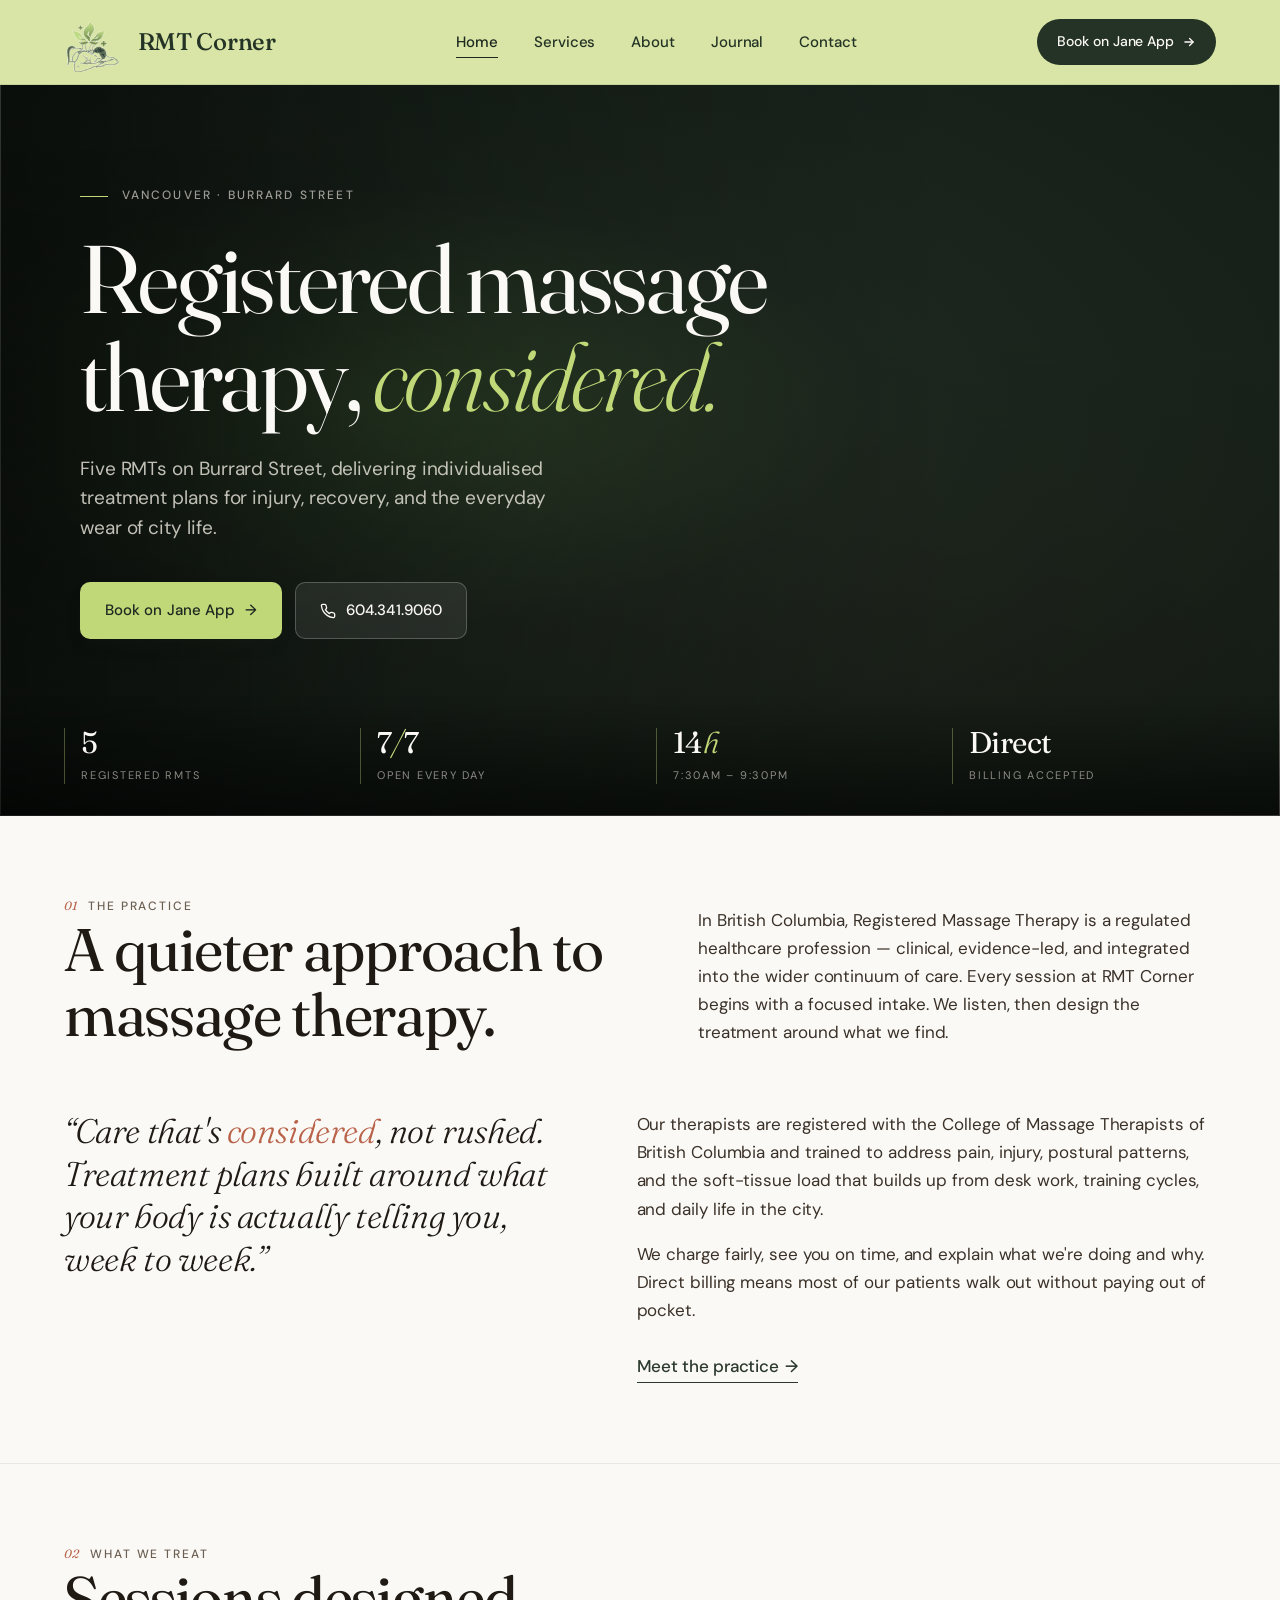
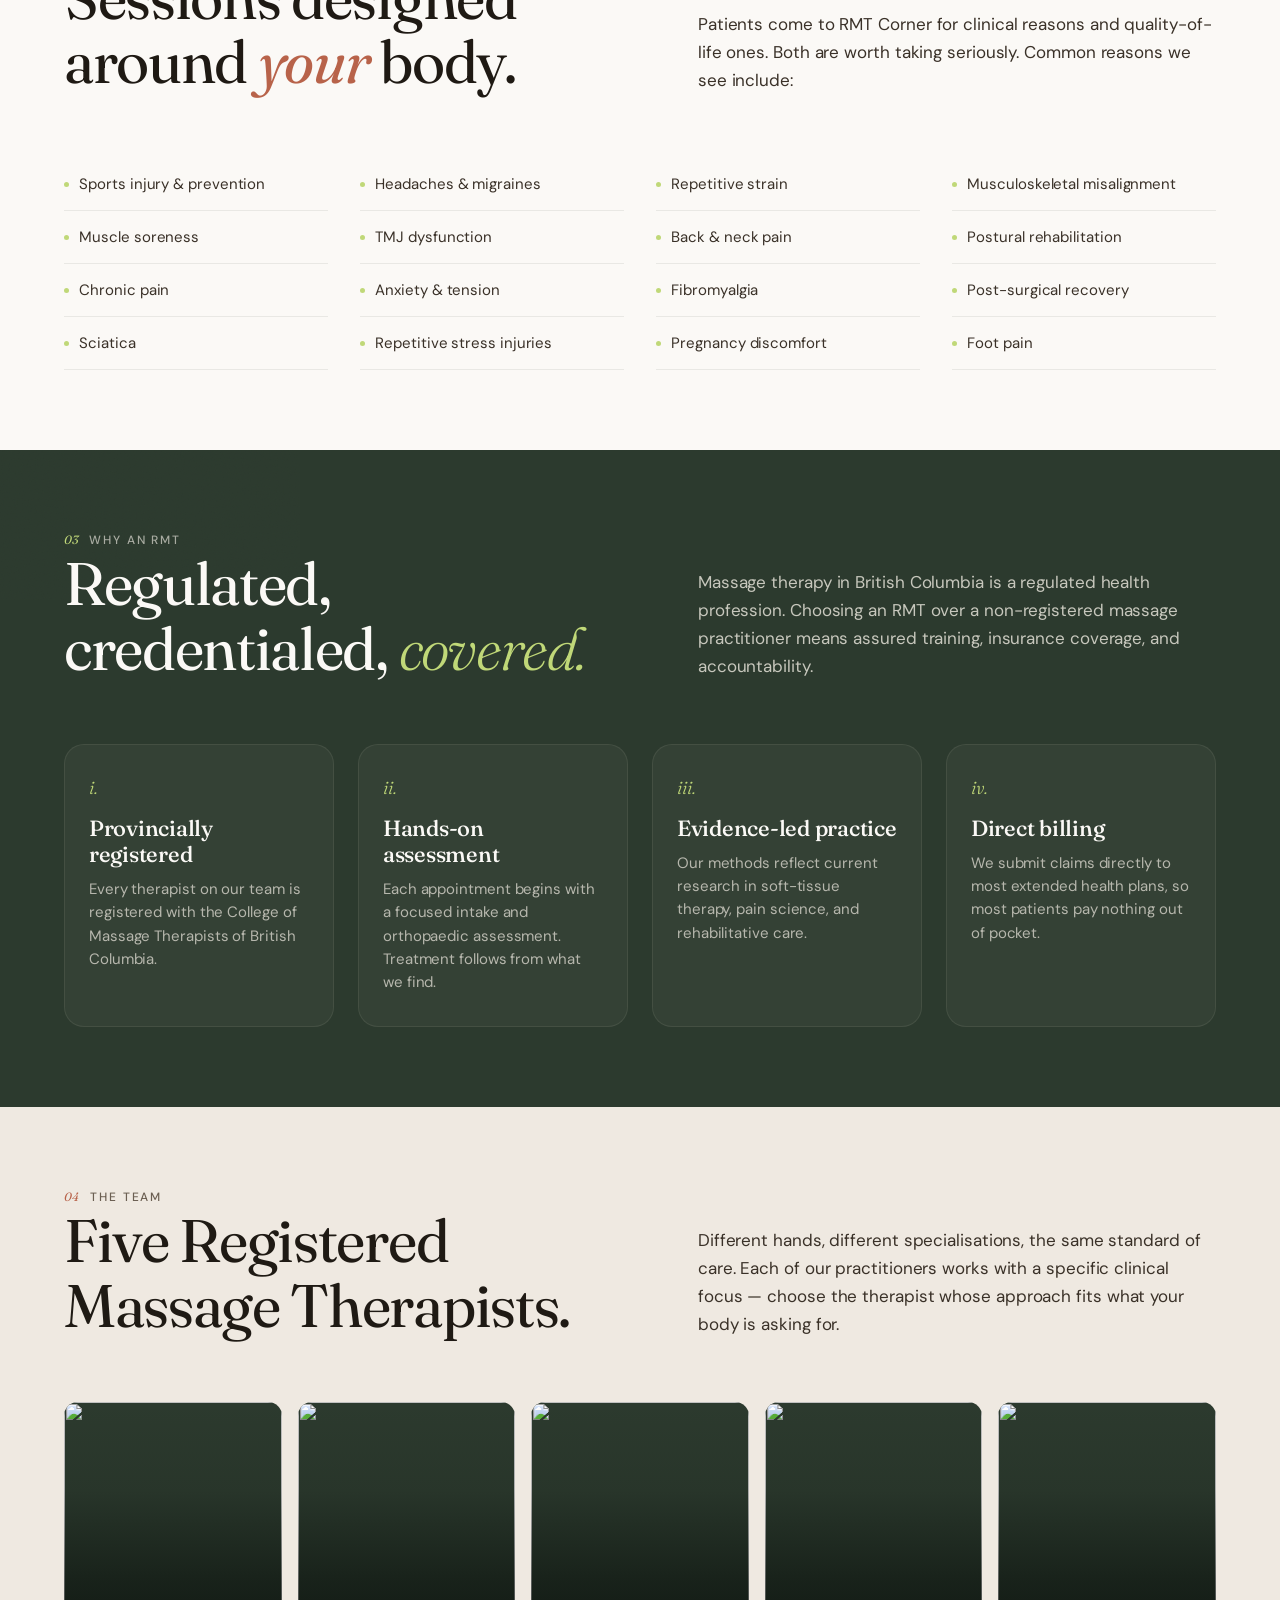
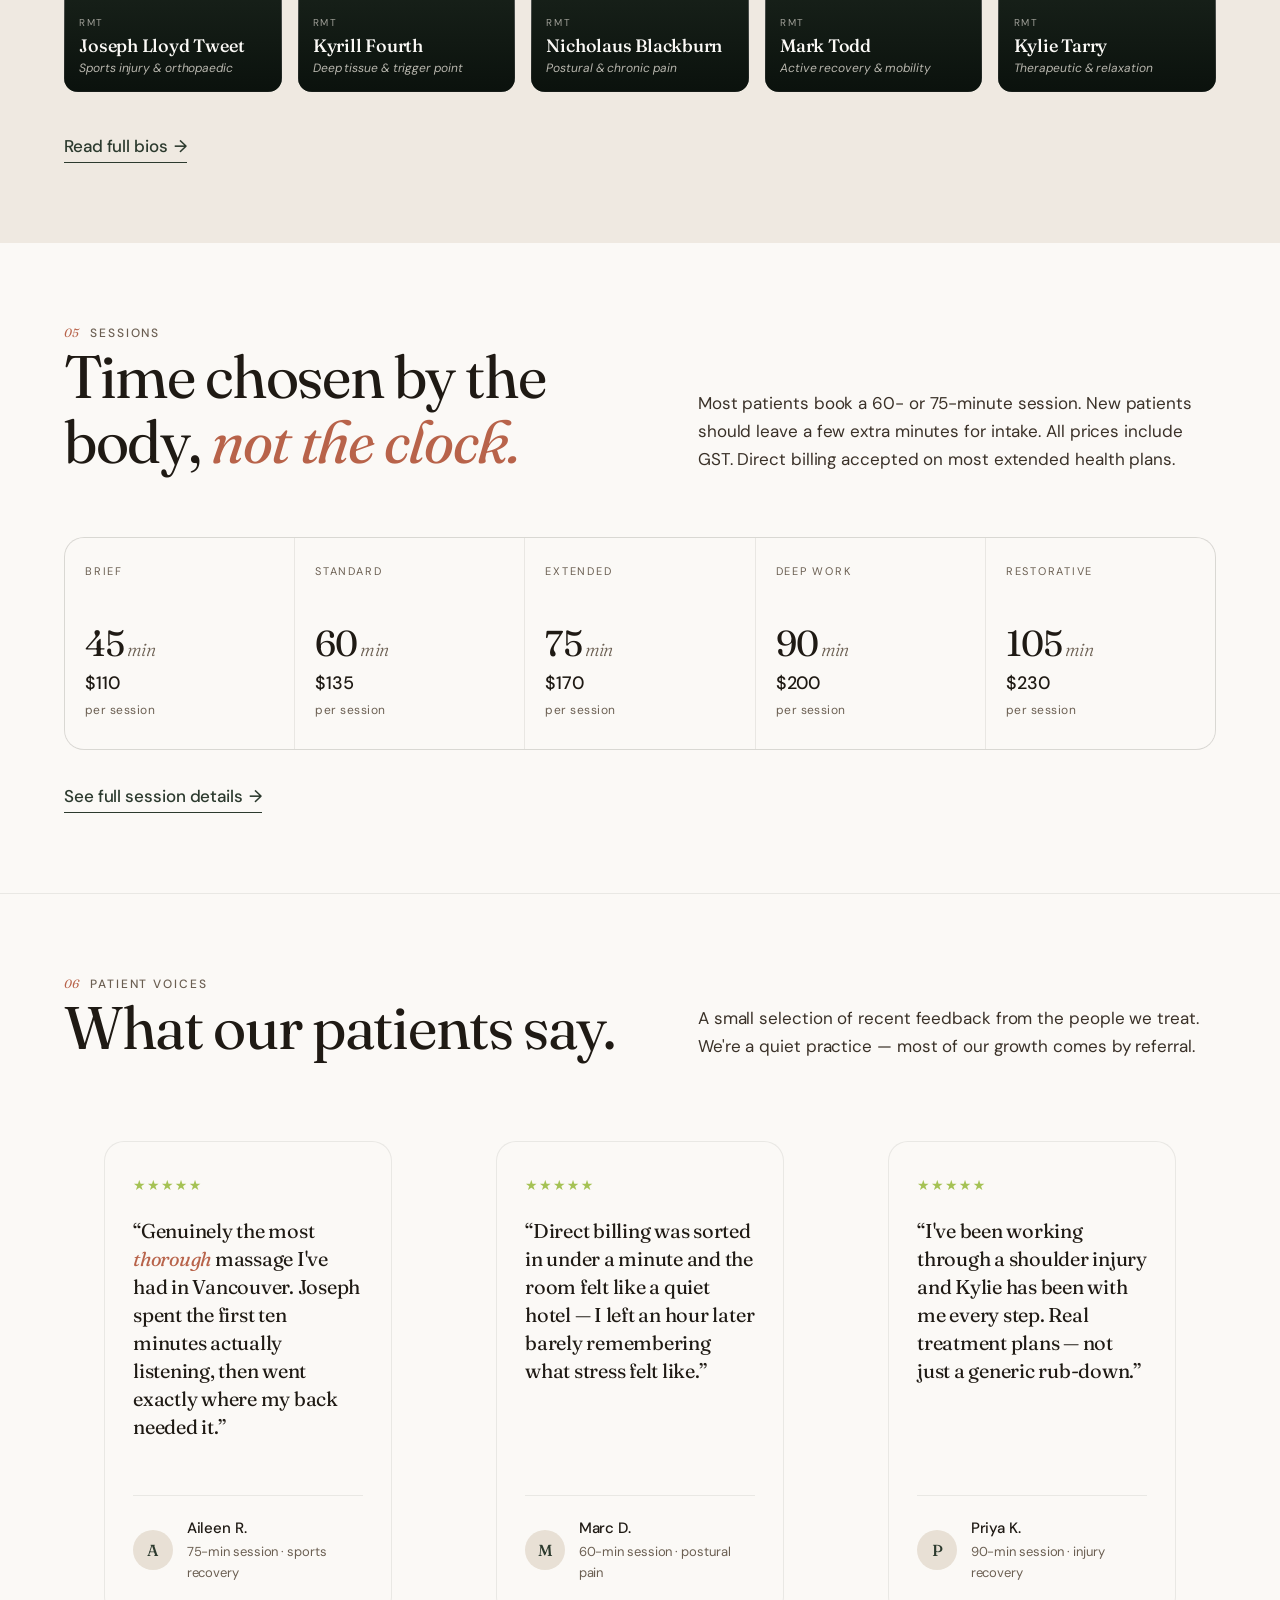
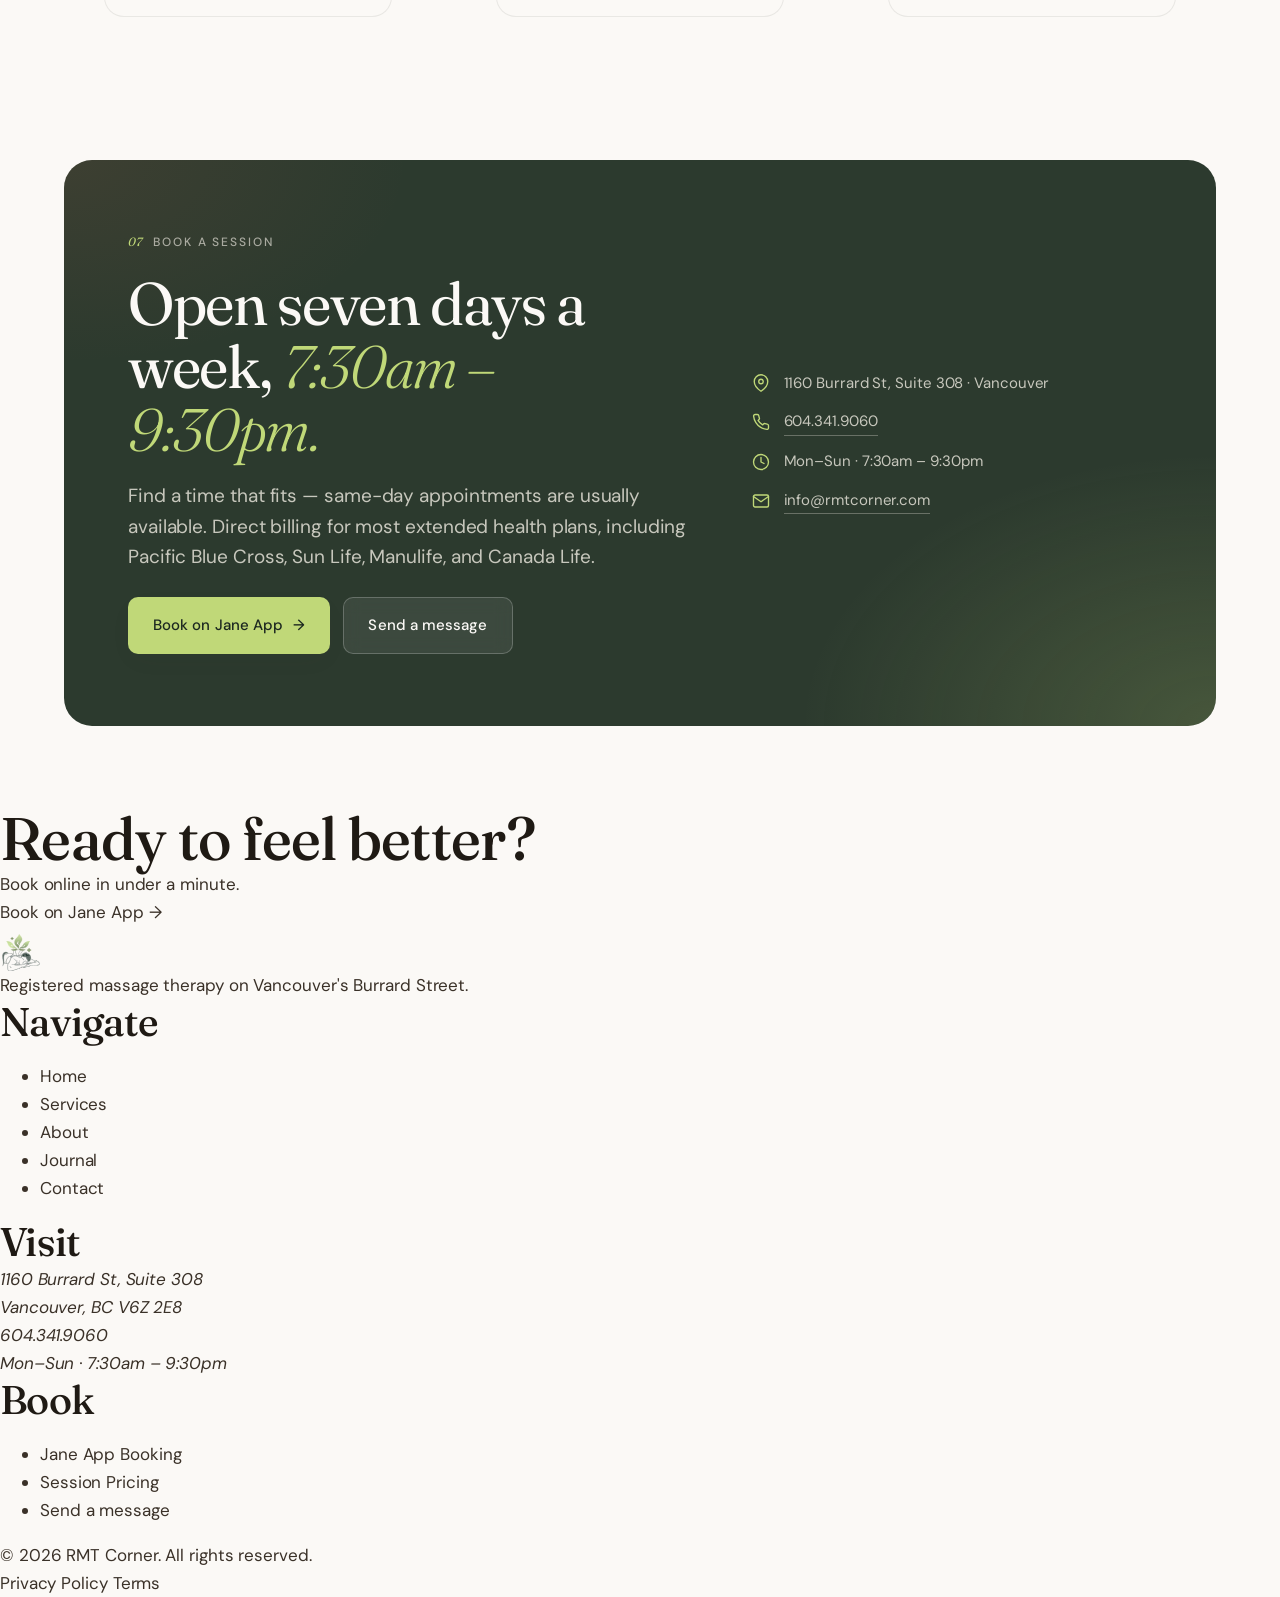
==== index.html @ 3a5db809 "Initial commit: RMT Corner clinic website Static HTML/CSS site for RMT Corner, a Vancouver-based RMT" ====
<!doctype html>
<html lang="en">
<head>
  <meta charset="utf-8" />
  <meta name="viewport" content="width=device-width, initial-scale=1" />
  <meta name="theme-color" content="#2C3A2E" />

  <title>RMT Corner — Registered Massage Therapy on Burrard Street, Vancouver</title>
  <meta name="description" content="Five Registered Massage Therapists on Burrard Street, Vancouver. Considered, individualized treatment. Open seven days a week, 7:30am – 9:30pm. Direct billing." />
  <link rel="canonical" href="https://rmtcorner.com/" />

  <meta property="og:type" content="website" />
  <meta property="og:title" content="RMT Corner — Registered Massage Therapy, Vancouver" />
  <meta property="og:description" content="Five RMTs on Burrard Street. Considered, individualized treatment, seven days a week." />
  <meta property="og:url" content="https://rmtcorner.com/" />
  <meta property="og:image" content="https://rmtcorner.com/og-image.jpg" />
  <meta name="twitter:card" content="summary_large_image" />
  <meta name="twitter:title" content="RMT Corner — Registered Massage Therapy, Vancouver" />
  <meta name="twitter:description" content="Five RMTs on Burrard Street. Considered, individualized treatment." />

  <link rel="icon" href="/assets/logo.svg" type="image/svg+xml" />
  <link rel="preconnect" href="https://fonts.googleapis.com" />
  <link rel="preconnect" href="https://fonts.gstatic.com" crossorigin />
  <link rel="stylesheet" href="/styles.css" />
  <script src="https://cdn.tailwindcss.com"></script>
  <script defer src="https://unpkg.com/alpinejs@3.x.x/dist/cdn.min.js"></script>

  <script type="application/ld+json">
  {
    "@context": "https://schema.org",
    "@type": "LocalBusiness",
    "@id": "https://rmtcorner.com/#business",
    "name": "RMT Corner",
    "image": "https://rmtcorner.com/og-image.jpg",
    "url": "https://rmtcorner.com/",
    "telephone": "+1-604-341-9060",
    "email": "info@rmtcorner.com",
    "address": {
      "@type": "PostalAddress",
      "streetAddress": "1160 Burrard Street, Suite 308",
      "addressLocality": "Vancouver",
      "addressRegion": "BC",
      "postalCode": "V6Z 2E8",
      "addressCountry": "CA"
    },
    "openingHoursSpecification": [{
      "@type": "OpeningHoursSpecification",
      "dayOfWeek": ["Monday","Tuesday","Wednesday","Thursday","Friday","Saturday","Sunday"],
      "opens": "07:30", "closes": "21:30"
    }],
    "priceRange": "$$"
  }
  </script>
</head>
<body>
  <a href="#main" class="skip-link">Skip to main content</a>

  <!-- ===================== SHARED NAV ===================== -->
  <header
    x-data="{ open: false, scrolled: false }"
    x-init="window.addEventListener('scroll', () => scrolled = window.scrollY > 24, { passive: true })"
    :data-scrolled="scrolled.toString()"
    :class="{ 'menu-open': open }"
    class="site-nav"
  >
    <div class="nav-inner">
      <a href="/" class="nav-brand" aria-label="RMT Corner — Home">
        <img src="/assets/logo.svg" alt="" width="56" height="56" />
        <span class="nav-wordmark">RMT Corner</span>
      </a>

      <nav class="nav-links" aria-label="Primary">
        <a href="/" aria-current="page">Home</a>
        <a href="/services">Services</a>
        <a href="/about">About</a>
        <a href="/blog">Journal</a>
        <a href="/contact">Contact</a>
      </nav>

      <a href="https://rmtcorner.janeapp.com/" target="_blank" rel="noopener" class="nav-cta">Book on Jane App
        <svg width="14" height="14" viewBox="0 0 24 24" fill="none" stroke="currentColor" stroke-width="2.2" stroke-linecap="round" stroke-linejoin="round" aria-hidden="true"><path d="M5 12h14"/><path d="m13 6 6 6-6 6"/></svg>
      </a>

      <button @click="open = !open" :aria-expanded="open" aria-controls="mobile-menu" class="nav-burger" aria-label="Open menu">
        <span></span><span></span><span></span>
      </button>
    </div>

    <div id="mobile-menu" x-show="open" x-cloak x-transition class="nav-mobile">
      <a href="/" aria-current="page">Home</a>
      <a href="/services">Services</a>
      <a href="/about">About</a>
      <a href="/blog">Journal</a>
      <a href="/contact">Contact</a>
      <a href="https://rmtcorner.janeapp.com/" target="_blank" rel="noopener" class="nav-cta-mobile">Book on Jane App</a>
    </div>
  </header>

  <main id="main">

    <!-- ============================================================
         HERO
         ============================================================ -->
    <section class="hero" aria-labelledby="hero-title">
      <!-- Editorial hero photograph — Toa Heftiba on Unsplash -->
      <img class="hero-bg"
           src="https://images.unsplash.com/photo-1519823551278-64ac92734fb1?w=1920&q=80&auto=format&fit=crop"
           alt="" aria-hidden="true"
           width="1920" height="1280"
           fetchpriority="high">
      <div class="hero-wash" aria-hidden="true"></div>
      <svg class="hero-grain" aria-hidden="true" preserveAspectRatio="none">
        <filter id="grain"><feTurbulence type="fractalNoise" baseFrequency="0.85" numOctaves="2" stitchTiles="stitch"/></filter>
        <rect width="100%" height="100%" filter="url(#grain)"/>
      </svg>
      <div class="hero-vignette" aria-hidden="true"></div>

      <div class="hero-content">
        <p class="hero-eyebrow reveal" data-delay="1">
          <span class="pip" aria-hidden="true"></span>
          Vancouver · Burrard Street
        </p>
        <h1 id="hero-title" class="hero-title reveal" data-delay="2">
          Registered massage therapy, <em>considered.</em>
        </h1>
        <p class="hero-sub reveal" data-delay="3">
          Five RMTs on Burrard Street, delivering individualised treatment plans for injury, recovery, and the everyday wear of city life.
        </p>
        <div class="hero-actions reveal" data-delay="4">
          <a href="https://rmtcorner.janeapp.com/" target="_blank" rel="noopener" class="btn btn-leaf">
            Book on Jane App
            <span class="arrow" aria-hidden="true">→</span>
          </a>
          <a href="tel:+16043419060" class="btn btn-ghost-light">
            <svg width="16" height="16" viewBox="0 0 24 24" fill="none" stroke="currentColor" stroke-width="2" stroke-linecap="round" stroke-linejoin="round" aria-hidden="true"><path d="M22 16.92v3a2 2 0 0 1-2.18 2 19.79 19.79 0 0 1-8.63-3.07 19.5 19.5 0 0 1-6-6 19.79 19.79 0 0 1-3.07-8.67A2 2 0 0 1 4.11 2h3a2 2 0 0 1 2 1.72 12.84 12.84 0 0 0 .7 2.81 2 2 0 0 1-.45 2.11L8.09 9.91a16 16 0 0 0 6 6l1.27-1.27a2 2 0 0 1 2.11-.45 12.84 12.84 0 0 0 2.81.7A2 2 0 0 1 22 16.92z"/></svg>
            604.341.9060
          </a>
        </div>
      </div>

      <!-- Trust bar embedded inside hero -->
      <div class="hero-trust">
        <div class="hero-trust-inner">
          <div class="hero-trust-item">
            <span class="num">5</span>
            <span class="lbl">Registered RMTs</span>
          </div>
          <div class="hero-trust-item">
            <span class="num">7<em>/</em>7</span>
            <span class="lbl">Open every day</span>
          </div>
          <div class="hero-trust-item">
            <span class="num">14<em>h</em></span>
            <span class="lbl">7:30am – 9:30pm</span>
          </div>
          <div class="hero-trust-item">
            <span class="num">Direct</span>
            <span class="lbl">Billing accepted</span>
          </div>
        </div>
      </div>
    </section>

    <!-- ============================================================
         01 — PRACTICE INTRO  (replaces "What is RMT?")
         ============================================================ -->
    <section class="section">
      <div class="container">
        <div class="section-head--split">
          <div>
            <p class="eyebrow"><span class="num">01</span> The Practice</p>
            <h2>A quieter approach to massage therapy.</h2>
          </div>
          <div>
            <p class="deck">
              In British Columbia, Registered Massage Therapy is a regulated healthcare profession — clinical, evidence-led, and integrated into the wider continuum of care. Every session at RMT Corner begins with a focused intake. We listen, then design the treatment around what we find.
            </p>
          </div>
        </div>

        <div class="practice">
          <p class="quote">
            “Care that's <em>considered</em>, not rushed. Treatment plans built around what your body is actually telling you, week to week.”
          </p>
          <div>
            <p>
              Our therapists are registered with the College of Massage Therapists of British Columbia and trained to address pain, injury, postural patterns, and the soft-tissue load that builds up from desk work, training cycles, and daily life in the city.
            </p>
            <p>
              We charge fairly, see you on time, and explain what we're doing and why. Direct billing means most of our patients walk out without paying out of pocket.
            </p>
            <p style="margin-top:1.75rem">
              <a href="/about" class="link-arrow">Meet the practice <span class="arrow" aria-hidden="true">→</span></a>
            </p>
          </div>
        </div>
      </div>
    </section>

    <div class="divider"></div>

    <!-- ============================================================
         02 — CONDITIONS WE TREAT
         ============================================================ -->
    <section class="section">
      <div class="container">
        <div class="section-head--split">
          <div>
            <p class="eyebrow"><span class="num">02</span> What We Treat</p>
            <h2>Sessions designed around <em class="italic-accent">your</em> body.</h2>
          </div>
          <div>
            <p class="deck">
              Patients come to RMT Corner for clinical reasons and quality-of-life ones. Both are worth taking seriously. Common reasons we see include:
            </p>
          </div>
        </div>

        <ul class="conditions">
          <li>Sports injury &amp; prevention</li>
          <li>Headaches &amp; migraines</li>
          <li>Repetitive strain</li>
          <li>Musculoskeletal misalignment</li>
          <li>Muscle soreness</li>
          <li>TMJ dysfunction</li>
          <li>Back &amp; neck pain</li>
          <li>Postural rehabilitation</li>
          <li>Chronic pain</li>
          <li>Anxiety &amp; tension</li>
          <li>Fibromyalgia</li>
          <li>Post-surgical recovery</li>
          <li>Sciatica</li>
          <li>Repetitive stress injuries</li>
          <li>Pregnancy discomfort</li>
          <li>Foot pain</li>
        </ul>
      </div>
    </section>

    <!-- ============================================================
         03 — WHY AN RMT IN BC  (4 pillars, dark editorial block)
         ============================================================ -->
    <section class="section section-dark" aria-labelledby="why-title">
      <svg class="grain" aria-hidden="true" preserveAspectRatio="none">
        <filter id="grain2"><feTurbulence type="fractalNoise" baseFrequency="0.85" numOctaves="2"/></filter>
        <rect width="100%" height="100%" filter="url(#grain2)"/>
      </svg>
      <div class="container">
        <div class="section-head--split">
          <div>
            <p class="eyebrow eyebrow--on-dark"><span class="num">03</span> Why an RMT</p>
            <h2 id="why-title" style="color:var(--bone-50)">Regulated, credentialed, <em class="italic-accent--leaf" style="font-style:italic;font-weight:300">covered.</em></h2>
          </div>
          <div>
            <p class="deck" style="color:rgba(244,239,230,0.78)">
              Massage therapy in British Columbia is a regulated health profession. Choosing an RMT over a non-registered massage practitioner means assured training, insurance coverage, and accountability.
            </p>
          </div>
        </div>

        <div class="pillars">
          <div class="pillar">
            <span class="num">i.</span>
            <h3>Provincially registered</h3>
            <p>Every therapist on our team is registered with the College of Massage Therapists of British Columbia.</p>
          </div>
          <div class="pillar">
            <span class="num">ii.</span>
            <h3>Hands-on assessment</h3>
            <p>Each appointment begins with a focused intake and orthopaedic assessment. Treatment follows from what we find.</p>
          </div>
          <div class="pillar">
            <span class="num">iii.</span>
            <h3>Evidence-led practice</h3>
            <p>Our methods reflect current research in soft-tissue therapy, pain science, and rehabilitative care.</p>
          </div>
          <div class="pillar">
            <span class="num">iv.</span>
            <h3>Direct billing</h3>
            <p>We submit claims directly to most extended health plans, so most patients pay nothing out of pocket.</p>
          </div>
        </div>
      </div>
    </section>

    <!-- ============================================================
         04 — THERAPISTS PREVIEW
         ============================================================ -->
    <section class="section section-sand">
      <div class="container">
        <div class="section-head--split">
          <div>
            <p class="eyebrow"><span class="num">04</span> The Team</p>
            <h2>Five Registered Massage Therapists.</h2>
          </div>
          <div>
            <p class="deck">
              Different hands, different specialisations, the same standard of care. Each of our practitioners works with a specific clinical focus — choose the therapist whose approach fits what your body is asking for.
            </p>
          </div>
        </div>

        <div class="therapists-grid">

          <a href="/about#joseph" class="therapist" aria-label="Joseph Lloyd Tweet, Registered Massage Therapist">
            <img class="photo" alt="" aria-hidden="true" loading="lazy"
                 width="900" height="1200"
                 src="https://images.unsplash.com/photo-1512290746430-3ffb4fab31bc?w=900&q=80&auto=format&fit=crop">
            <div class="scrim" aria-hidden="true"></div>
            <div class="meta">
              <p class="role">RMT</p>
              <h3 class="name">Joseph Lloyd Tweet</h3>
              <p class="focus">Sports injury &amp; orthopaedic</p>
            </div>
          </a>

          <a href="/about#kyrill" class="therapist" aria-label="Kyrill Fourth, Registered Massage Therapist">
            <img class="photo" alt="" aria-hidden="true" loading="lazy"
                 width="900" height="1200"
                 src="https://images.unsplash.com/photo-1697534538975-cc0254e908fd?w=900&q=80&auto=format&fit=crop">
            <div class="scrim" aria-hidden="true"></div>
            <div class="meta">
              <p class="role">RMT</p>
              <h3 class="name">Kyrill Fourth</h3>
              <p class="focus">Deep tissue &amp; trigger point</p>
            </div>
          </a>

          <a href="/about#nicholaus" class="therapist" aria-label="Nicholaus Blackburn, Registered Massage Therapist">
            <img class="photo" alt="" aria-hidden="true" loading="lazy"
                 width="900" height="1200"
                 src="https://images.unsplash.com/photo-1635352558665-0b01650e9b84?w=900&q=80&auto=format&fit=crop">
            <div class="scrim" aria-hidden="true"></div>
            <div class="meta">
              <p class="role">RMT</p>
              <h3 class="name">Nicholaus Blackburn</h3>
              <p class="focus">Postural &amp; chronic pain</p>
            </div>
          </a>

          <a href="/about#mark" class="therapist" aria-label="Mark Todd, Registered Massage Therapist">
            <img class="photo" alt="" aria-hidden="true" loading="lazy"
                 width="900" height="1200"
                 src="https://images.unsplash.com/photo-1512867957657-38dbae50a35b?w=900&q=80&auto=format&fit=crop">
            <div class="scrim" aria-hidden="true"></div>
            <div class="meta">
              <p class="role">RMT</p>
              <h3 class="name">Mark Todd</h3>
              <p class="focus">Active recovery &amp; mobility</p>
            </div>
          </a>

          <a href="/about#kylie" class="therapist" aria-label="Kylie Tarry, Registered Massage Therapist">
            <img class="photo" alt="" aria-hidden="true" loading="lazy"
                 width="900" height="1200"
                 src="https://images.unsplash.com/photo-1515377905703-c4788e51af15?w=900&q=80&auto=format&fit=crop">
            <div class="scrim" aria-hidden="true"></div>
            <div class="meta">
              <p class="role">RMT</p>
              <h3 class="name">Kylie Tarry</h3>
              <p class="focus">Therapeutic &amp; relaxation</p>
            </div>
          </a>

        </div>

        <p style="margin-top:2.5rem">
          <a href="/about" class="link-arrow">Read full bios <span class="arrow" aria-hidden="true">→</span></a>
        </p>
        <!-- [CLIENT TO PROVIDE] real headshots will replace the gradient placeholders. -->
      </div>
    </section>

    <!-- ============================================================
         05 — SESSIONS / PRICING SNAPSHOT
         ============================================================ -->
    <section class="section">
      <div class="container">
        <div class="section-head--split">
          <div>
            <p class="eyebrow"><span class="num">05</span> Sessions</p>
            <h2>Time chosen by the body, <em class="italic-accent">not the clock.</em></h2>
          </div>
          <div>
            <p class="deck">
              Most patients book a 60- or 75-minute session. New patients should leave a few extra minutes for intake. All prices include GST. Direct billing accepted on most extended health plans.
            </p>
          </div>
        </div>

        <div class="sessions" role="list">
          <div class="session" role="listitem">
            <p class="duration">Brief</p>
            <p class="min">45<span class="unit">min</span></p>
            <p class="price">$110<small>per session</small></p>
          </div>
          <div class="session" role="listitem">
            <p class="duration">Standard</p>
            <p class="min">60<span class="unit">min</span></p>
            <p class="price">$135<small>per session</small></p>
          </div>
          <div class="session" role="listitem">
            <p class="duration">Extended</p>
            <p class="min">75<span class="unit">min</span></p>
            <p class="price">$170<small>per session</small></p>
          </div>
          <div class="session" role="listitem">
            <p class="duration">Deep work</p>
            <p class="min">90<span class="unit">min</span></p>
            <p class="price">$200<small>per session</small></p>
          </div>
          <div class="session" role="listitem">
            <p class="duration">Restorative</p>
            <p class="min">105<span class="unit">min</span></p>
            <p class="price">$230<small>per session</small></p>
          </div>
        </div>

        <p style="margin-top:2rem">
          <a href="/services" class="link-arrow">See full session details <span class="arrow" aria-hidden="true">→</span></a>
        </p>
      </div>
    </section>

    <div class="divider"></div>

    <!-- ============================================================
         06 — TESTIMONIALS  (placeholders, marked for client)
         ============================================================ -->
    <section class="section">
      <div class="container">
        <div class="section-head--split">
          <div>
            <p class="eyebrow"><span class="num">06</span> Patient Voices</p>
            <h2>What our patients say.</h2>
          </div>
          <div>
            <p class="deck">
              A small selection of recent feedback from the people we treat. We're a quiet practice — most of our growth comes by referral.
            </p>
          </div>
        </div>

        <!-- [CLIENT TO PROVIDE] — replace placeholder testimonials with real Google or Jane App reviews. -->
        <div style="display:grid; grid-template-columns:1fr; gap:1.25rem;" class="testimonials-grid">
          <figure class="testimonial">
            <p class="stars" aria-label="5 out of 5 stars">★★★★★</p>
            <blockquote>“Genuinely the most <em>thorough</em> massage I've had in Vancouver. Joseph spent the first ten minutes actually listening, then went exactly where my back needed it.”</blockquote>
            <figcaption>
              <span class="avatar" aria-hidden="true">A</span>
              <div>
                <div class="who">Aileen R.</div>
                <div class="ctx">75-min session · sports recovery</div>
              </div>
            </figcaption>
          </figure>
          <figure class="testimonial">
            <p class="stars" aria-label="5 out of 5 stars">★★★★★</p>
            <blockquote>“Direct billing was sorted in under a minute and the room felt like a quiet hotel — I left an hour later barely remembering what stress felt like.”</blockquote>
            <figcaption>
              <span class="avatar" aria-hidden="true">M</span>
              <div>
                <div class="who">Marc D.</div>
                <div class="ctx">60-min session · postural pain</div>
              </div>
            </figcaption>
          </figure>
          <figure class="testimonial">
            <p class="stars" aria-label="5 out of 5 stars">★★★★★</p>
            <blockquote>“I've been working through a shoulder injury and Kylie has been with me every step. Real treatment plans — not just a generic rub-down.”</blockquote>
            <figcaption>
              <span class="avatar" aria-hidden="true">P</span>
              <div>
                <div class="who">Priya K.</div>
                <div class="ctx">90-min session · injury recovery</div>
              </div>
            </figcaption>
          </figure>
        </div>
      </div>
    </section>

    <style>
      @media (min-width: 768px)  { .testimonials-grid { grid-template-columns: repeat(2, 1fr) !important; gap: 1.25rem !important; } }
      @media (min-width: 1024px) { .testimonials-grid { grid-template-columns: repeat(3, 1fr) !important; gap: 1.5rem !important; } }
    </style>

    <!-- ============================================================
         07 — BOOKING CTA
         ============================================================ -->
    <section class="section" id="booking">
      <div class="container">
        <div class="cta-block">
          <div>
            <p class="eyebrow eyebrow--on-dark" style="margin-bottom:1.25rem"><span class="num">07</span> Book a session</p>
            <h2>Open seven days a week, <em>7:30am – 9:30pm.</em></h2>
            <p class="lead lead--on-dark" style="margin-top:1.25rem; max-width:48ch;">
              Find a time that fits — same-day appointments are usually available. Direct billing for most extended health plans, including Pacific Blue Cross, Sun Life, Manulife, and Canada Life.
            </p>
            <div class="cta-actions">
              <a href="https://rmtcorner.janeapp.com/" target="_blank" rel="noopener" class="btn btn-leaf">
                Book on Jane App
                <span class="arrow" aria-hidden="true">→</span>
              </a>
              <a href="/contact" class="btn btn-ghost-light">Send a message</a>
            </div>
          </div>
          <div class="cta-meta">
            <div class="meta-row">
              <svg viewBox="0 0 24 24" fill="none" stroke="currentColor" stroke-width="1.8" stroke-linecap="round" stroke-linejoin="round" aria-hidden="true"><path d="M21 10c0 7-9 13-9 13s-9-6-9-13a9 9 0 0 1 18 0z"/><circle cx="12" cy="10" r="3"/></svg>
              1160 Burrard St, Suite 308 · Vancouver
            </div>
            <div class="meta-row">
              <svg viewBox="0 0 24 24" fill="none" stroke="currentColor" stroke-width="1.8" stroke-linecap="round" stroke-linejoin="round" aria-hidden="true"><path d="M22 16.92v3a2 2 0 0 1-2.18 2 19.79 19.79 0 0 1-8.63-3.07 19.5 19.5 0 0 1-6-6 19.79 19.79 0 0 1-3.07-8.67A2 2 0 0 1 4.11 2h3a2 2 0 0 1 2 1.72 12.84 12.84 0 0 0 .7 2.81 2 2 0 0 1-.45 2.11L8.09 9.91a16 16 0 0 0 6 6l1.27-1.27a2 2 0 0 1 2.11-.45 12.84 12.84 0 0 0 2.81.7A2 2 0 0 1 22 16.92z"/></svg>
              <a href="tel:+16043419060" style="color:inherit; border-bottom:1px solid rgba(244,239,230,0.3); padding-bottom:1px;">604.341.9060</a>
            </div>
            <div class="meta-row">
              <svg viewBox="0 0 24 24" fill="none" stroke="currentColor" stroke-width="1.8" stroke-linecap="round" stroke-linejoin="round" aria-hidden="true"><circle cx="12" cy="12" r="10"/><polyline points="12 6 12 12 16 14"/></svg>
              Mon–Sun · 7:30am – 9:30pm
            </div>
            <div class="meta-row">
              <svg viewBox="0 0 24 24" fill="none" stroke="currentColor" stroke-width="1.8" stroke-linecap="round" stroke-linejoin="round" aria-hidden="true"><path d="M4 4h16c1.1 0 2 .9 2 2v12c0 1.1-.9 2-2 2H4c-1.1 0-2-.9-2-2V6c0-1.1.9-2 2-2z"/><polyline points="22,6 12,13 2,6"/></svg>
              <a href="mailto:info@rmtcorner.com" style="color:inherit; border-bottom:1px solid rgba(244,239,230,0.3); padding-bottom:1px;">info@rmtcorner.com</a>
            </div>
          </div>
        </div>
      </div>
    </section>

  </main>

  <!-- ===================== SHARED FOOTER ===================== -->
  <footer class="bg-[#1C1F1B] text-[#A09880]">
    <div class="border-b border-white/10 py-12 px-6 md:px-12">
      <div class="max-w-7xl mx-auto flex flex-col md:flex-row items-start md:items-center justify-between gap-6">
        <div>
          <h2 class="text-white text-2xl font-semibold mb-1" style="font-family:var(--font-display); font-weight:500; letter-spacing:-0.012em;">Ready to feel better?</h2>
          <p class="text-white/50 text-sm">Book online in under a minute.</p>
        </div>
        <a href="https://rmtcorner.janeapp.com/" target="_blank" rel="noopener" class="inline-flex items-center gap-2 bg-[#C0D878] text-[#1C1F1B] font-medium px-6 py-3 rounded-lg hover:bg-[#d4e89a] transition-colors duration-200">Book on Jane App
          <span aria-hidden="true">→</span>
        </a>
      </div>
    </div>

    <div class="max-w-7xl mx-auto px-6 md:px-12 py-12 md:py-16 grid grid-cols-2 md:grid-cols-4 gap-8 md:gap-12">
      <div class="col-span-2 md:col-span-1">
        <img src="/assets/logo.svg" alt="RMT Corner" width="44" height="44" class="mb-4 brightness-0 invert opacity-80" />
        <p class="text-sm leading-relaxed mb-2">Registered massage therapy on Vancouver's Burrard Street.</p>
      </div>

      <div>
        <h3 class="text-white/90 text-xs uppercase tracking-widest mb-4">Navigate</h3>
        <ul class="space-y-2 text-sm">
          <li><a href="/" class="hover:text-white/80 transition-colors duration-200">Home</a></li>
          <li><a href="/services" class="hover:text-white/80 transition-colors duration-200">Services</a></li>
          <li><a href="/about" class="hover:text-white/80 transition-colors duration-200">About</a></li>
          <li><a href="/blog" class="hover:text-white/80 transition-colors duration-200">Journal</a></li>
          <li><a href="/contact" class="hover:text-white/80 transition-colors duration-200">Contact</a></li>
        </ul>
      </div>

      <div>
        <h3 class="text-white/90 text-xs uppercase tracking-widest mb-4">Visit</h3>
        <address class="not-italic text-sm leading-loose">
          1160 Burrard St, Suite 308<br />
          Vancouver, BC V6Z 2E8<br />
          <a href="tel:6043419060" class="hover:text-white/80 transition-colors duration-200">604.341.9060</a><br />
          Mon–Sun · 7:30am – 9:30pm
        </address>
      </div>

      <div>
        <h3 class="text-white/90 text-xs uppercase tracking-widest mb-4">Book</h3>
        <ul class="space-y-2 text-sm">
          <li><a href="https://rmtcorner.janeapp.com/" target="_blank" rel="noopener" class="hover:text-white/80 transition-colors duration-200">Jane App Booking</a></li>
          <li><a href="/services" class="hover:text-white/80 transition-colors duration-200">Session Pricing</a></li>
          <li><a href="/contact" class="hover:text-white/80 transition-colors duration-200">Send a message</a></li>
        </ul>
      </div>
    </div>

    <div class="border-t border-white/10 px-6 md:px-12 py-5">
      <div class="max-w-7xl mx-auto flex flex-col sm:flex-row justify-between items-center gap-3 text-xs text-white/30">
        <span>© 2026 RMT Corner. All rights reserved.</span>
        <div class="flex gap-6">
          <a href="/privacy" class="hover:text-white/60 transition-colors duration-200">Privacy Policy</a>
          <a href="/terms" class="hover:text-white/60 transition-colors duration-200">Terms</a>
        </div>
      </div>
    </div>
  </footer>
</body>
</html>
---- styles.css ----
/* ============================================================
   RMT Corner — Design System
   ============================================================ */

@import url('https://fonts.googleapis.com/css2?family=Fraunces:ital,opsz,wght@0,9..144,300;0,9..144,400;0,9..144,500;0,9..144,600;1,9..144,300;1,9..144,400;1,9..144,500&family=DM+Sans:opsz,wght@9..40,300;9..40,400;9..40,500;9..40,600;9..40,700&display=swap');
@import url('./design-tokens.css');

/* ---------- Reset & base ---------- */

*, *::before, *::after { box-sizing: border-box; }
html { -webkit-text-size-adjust: 100%; scroll-behavior: smooth; }

body {
  margin: 0;
  background: var(--bg-page);
  color: var(--text-body);
  font-family: var(--font-body);
  font-size: var(--fs-body);
  font-weight: 400;
  line-height: 1.65;
  letter-spacing: -0.005em;
  -webkit-font-smoothing: antialiased;
  -moz-osx-font-smoothing: grayscale;
  text-rendering: optimizeLegibility;
}

img, svg, picture, video { max-width: 100%; height: auto; display: block; }
a { color: inherit; text-decoration: none; }
button { font-family: inherit; cursor: pointer; }
[x-cloak] { display: none !important; }

::selection { background: var(--leaf-500); color: var(--forest-900); }

/* ---------- Skip link ---------- */
.skip-link {
  position: absolute; left: -9999px; top: 0;
  background: var(--forest-700); color: var(--bone-50);
  padding: 0.85rem 1.25rem; font-weight: 500; z-index: 100;
  border-radius: 0 0 var(--r-sm) 0;
}
.skip-link:focus { left: 0; }

/* ---------- Layout primitives ---------- */
.container {
  width: 100%;
  max-width: var(--container);
  margin-inline: auto;
  padding-inline: var(--gutter);
}
@media (min-width: 768px) {
  .container { padding-inline: var(--gutter-md); }
}
@media (min-width: 1280px) {
  .container { padding-inline: var(--gutter-lg); }
}

.section {
  padding-block: var(--section-py);
}
@media (min-width: 768px) {
  .section { padding-block: var(--section-py-md); }
}
@media (min-width: 1024px) {
  .section { padding-block: var(--section-py-lg); }
}

/* ---------- Typography ---------- */
.eyebrow {
  font-family: var(--font-body);
  font-size: var(--fs-eyebrow);
  font-weight: 500;
  letter-spacing: 0.16em;
  text-transform: uppercase;
  color: var(--text-secondary);
}
.eyebrow--on-dark { color: var(--text-on-dark-muted); }
.eyebrow .num {
  font-family: var(--font-display);
  font-style: italic;
  font-weight: 400;
  letter-spacing: 0;
  margin-right: 0.5em;
  color: var(--clay-500);
}
.eyebrow--on-dark .num { color: var(--leaf-500); }

.display, .h1, h1 {
  font-family: var(--font-display);
  font-weight: 400;
  font-size: var(--fs-h1);
  line-height: 1.05;
  letter-spacing: -0.025em;
  color: var(--text-primary);
  margin: 0;
}
.display { font-size: var(--fs-display); }

.h2, h2 {
  font-family: var(--font-display);
  font-weight: 400;
  font-size: var(--fs-h2);
  line-height: 1.08;
  letter-spacing: -0.022em;
  color: var(--text-primary);
  margin: 0;
}
.h3, h3 {
  font-family: var(--font-display);
  font-weight: 500;
  font-size: var(--fs-h3);
  line-height: 1.15;
  letter-spacing: -0.018em;
  color: var(--text-primary);
  margin: 0;
}
.h4, h4 {
  font-family: var(--font-display);
  font-weight: 500;
  font-size: var(--fs-h4);
  line-height: 1.2;
  letter-spacing: -0.012em;
  color: var(--text-primary);
  margin: 0;
}
.h5, h5 {
  font-family: var(--font-body);
  font-size: var(--fs-h5);
  font-weight: 500;
  line-height: 1.3;
  letter-spacing: -0.005em;
  color: var(--text-primary);
  margin: 0;
}

.lead {
  font-size: var(--fs-body-lg);
  line-height: 1.6;
  color: var(--text-body);
  max-width: 60ch;
}
.lead--on-dark { color: rgba(244, 239, 230, 0.78); }

.italic-accent {
  font-style: italic;
  font-weight: 400;
  color: var(--clay-500);
}
.italic-accent--leaf { color: var(--leaf-500); }

.muted-on-dark { color: var(--text-on-dark-muted); }

p { margin: 0; }
p + p { margin-top: 1em; }

/* ---------- Buttons (4 states each) ---------- */
.btn {
  display: inline-flex;
  align-items: center;
  gap: 0.6rem;
  padding: 0.95rem 1.5rem;
  border-radius: var(--r-sm);
  font-size: 0.9375rem;
  font-weight: 500;
  letter-spacing: 0.005em;
  border: 1px solid transparent;
  cursor: pointer;
  transition: transform var(--dur-base) var(--ease-soft),
              background-color var(--dur-base) var(--ease-soft),
              color var(--dur-base) var(--ease-soft),
              box-shadow var(--dur-base) var(--ease-soft),
              border-color var(--dur-base) var(--ease-soft);
  user-select: none;
  white-space: nowrap;
  min-height: 44px;
}
.btn .arrow {
  transition: transform var(--dur-base) var(--ease-soft);
  display: inline-block;
}
.btn:hover .arrow { transform: translateX(3px); }

.btn-primary {
  background: var(--forest-700);
  color: var(--bone-50);
  box-shadow: var(--shadow-soft);
}
.btn-primary:hover { background: var(--forest-800); transform: translateY(-1px); box-shadow: var(--shadow-card); }
.btn-primary:focus-visible { outline: 2px solid var(--leaf-500); outline-offset: 3px; }
.btn-primary:active { transform: translateY(0); background: var(--forest-900); }

.btn-leaf {
  background: var(--leaf-500);
  color: var(--forest-900);
  box-shadow: var(--shadow-soft);
}
.btn-leaf:hover { background: var(--leaf-400); transform: translateY(-1px); box-shadow: var(--shadow-card); }
.btn-leaf:focus-visible { outline: 2px solid var(--forest-700); outline-offset: 3px; }
.btn-leaf:active { transform: translateY(0); background: var(--leaf-600); }

.btn-ghost {
  background: transparent;
  color: var(--text-primary);
  border-color: var(--border-soft);
}
.btn-ghost:hover { background: var(--bone-100); border-color: var(--ink-700); }
.btn-ghost:focus-visible { outline: 2px solid var(--forest-700); outline-offset: 3px; }
.btn-ghost:active { background: var(--bone-200); }

.btn-ghost-light {
  background: rgba(255,255,255,0.08);
  color: var(--bone-50);
  border-color: rgba(255,255,255,0.22);
  backdrop-filter: blur(8px);
}
.btn-ghost-light:hover { background: rgba(255,255,255,0.16); border-color: rgba(255,255,255,0.4); }
.btn-ghost-light:focus-visible { outline: 2px solid var(--leaf-500); outline-offset: 3px; }
.btn-ghost-light:active { background: rgba(255,255,255,0.22); }

.link-arrow {
  display: inline-flex; align-items: center; gap: 0.4rem;
  font-weight: 500;
  color: var(--forest-700);
  border-bottom: 1px solid currentColor;
  padding-bottom: 2px;
  transition: color var(--dur-base) var(--ease-soft);
}
.link-arrow .arrow { transition: transform var(--dur-base) var(--ease-soft); }
.link-arrow:hover { color: var(--clay-500); }
.link-arrow:hover .arrow { transform: translateX(3px); }
.link-arrow:focus-visible { outline: 2px solid var(--forest-700); outline-offset: 3px; border-radius: 2px; }

/* Global focus-visible safety net */
:focus-visible { outline: 2px solid var(--forest-700); outline-offset: 3px; border-radius: 4px; }

/* ============================================================
   NAV  —  solid light-leaf-green bar, persistent across pages
   ============================================================ */
.site-nav {
  position: fixed; inset-inline: 0; top: 0;
  z-index: var(--z-nav);
  background: #D8E5A6;
  border-bottom: 1px solid rgba(28, 40, 32, 0.10);
  transition: box-shadow var(--dur-base) var(--ease-soft);
}
.site-nav[data-scrolled="true"] {
  box-shadow: 0 6px 20px -10px rgba(28, 40, 32, 0.15);
}

.site-nav .nav-inner {
  display: grid;
  grid-template-columns: auto 1fr auto;
  align-items: center;
  gap: 1.25rem;
  height: 72px;
  max-width: var(--container);
  margin-inline: auto;
  padding-inline: var(--gutter);
  position: relative;
  z-index: 2;
}
@media (min-width: 768px) {
  .site-nav .nav-inner { padding-inline: var(--gutter-md); height: 84px; }
}
@media (min-width: 1280px) {
  .site-nav .nav-inner { padding-inline: var(--gutter-lg); }
}

.nav-brand {
  display: inline-flex; align-items: center; gap: 0.85rem;
  color: var(--forest-800);
}
.nav-brand img {
  width: 56px; height: 56px;
}
@media (min-width: 768px) {
  .nav-brand img { width: 60px; height: 60px; }
}
.nav-wordmark {
  font-family: var(--font-display);
  font-weight: 500;
  font-size: 1.375rem;
  letter-spacing: -0.012em;
  color: var(--forest-800);
}
@media (min-width: 768px) {
  .nav-wordmark { font-size: 1.5rem; }
}

.nav-links {
  display: none;
  gap: 2.25rem;
  justify-self: center;
}
@media (min-width: 1024px) { .nav-links { display: flex; } }
.nav-links a {
  position: relative;
  font-size: 0.9375rem;
  font-weight: 500;
  color: var(--forest-800);
  padding: 0.5rem 0;
  transition: color var(--dur-fast) var(--ease-soft);
}
.nav-links a::after {
  content: '';
  position: absolute; left: 0; bottom: 0.25rem;
  height: 1.5px; width: 0;
  background: var(--forest-800);
  transition: width var(--dur-base) var(--ease-soft);
}
.nav-links a:hover { color: var(--forest-900); }
.nav-links a:hover::after { width: 100%; }
.nav-links a[aria-current="page"] { color: var(--forest-900); }
.nav-links a[aria-current="page"]::after { width: 100%; background: var(--forest-900); }
.nav-links a:focus-visible { outline: 2px solid var(--forest-800); outline-offset: 4px; border-radius: 2px; }

.nav-cta {
  display: none;
  align-items: center;
  gap: 0.5rem;
  background: var(--forest-800);
  color: var(--bone-50);
  font-size: 0.875rem;
  font-weight: 500;
  padding: 0.7rem 1.25rem;
  border-radius: var(--r-pill);
  transition: background var(--dur-base) var(--ease-soft), transform var(--dur-base) var(--ease-soft), box-shadow var(--dur-base) var(--ease-soft);
}
@media (min-width: 1024px) { .nav-cta { display: inline-flex; } }
.nav-cta:hover { background: var(--forest-900); transform: translateY(-1px); box-shadow: 0 8px 16px -8px rgba(28, 40, 32, 0.4); }
.nav-cta:focus-visible { outline: 2px solid var(--forest-900); outline-offset: 3px; }
.nav-cta:active { transform: translateY(0); }

.nav-burger {
  display: inline-flex;
  flex-direction: column;
  justify-content: center;
  align-items: center;
  width: 44px; height: 44px;
  border: 1px solid rgba(28, 40, 32, 0.18);
  background: transparent;
  border-radius: var(--r-sm);
  gap: 4px;
  transition: background var(--dur-fast) var(--ease-soft), border-color var(--dur-fast) var(--ease-soft);
}
.nav-burger:hover { background: rgba(28, 40, 32, 0.06); border-color: rgba(28, 40, 32, 0.32); }
.nav-burger:focus-visible { outline: 2px solid var(--forest-800); outline-offset: 3px; }
.nav-burger span {
  display: block;
  width: 20px; height: 1.75px;
  background: var(--forest-800);
  transition: transform var(--dur-base) var(--ease-soft);
}
@media (min-width: 1024px) { .nav-burger { display: none; } }

.nav-mobile {
  position: fixed; inset: 0;
  background: var(--bg-page);
  padding: 6.5rem var(--gutter) 2rem;
  display: flex; flex-direction: column;
  gap: 0.5rem;
  overflow-y: auto;
  z-index: 1;
}
@media (min-width: 768px) {
  .nav-mobile { padding-top: 7.5rem; }
}
.nav-mobile a {
  font-family: var(--font-display);
  font-size: 1.75rem;
  font-weight: 400;
  letter-spacing: -0.015em;
  color: var(--text-primary);
  padding: 0.6rem 0;
  border-bottom: 1px solid var(--border-hairline);
}
.nav-mobile a[aria-current="page"] { color: var(--forest-700); font-style: italic; }
.nav-mobile .nav-cta-mobile {
  margin-top: 1.25rem;
  display: inline-flex;
  align-items: center;
  justify-content: center;
  background: var(--forest-700);
  color: var(--bone-50);
  font-family: var(--font-body);
  font-size: 0.9375rem;
  padding: 1rem 1.5rem;
  border-radius: var(--r-sm);
  border: none;
}

/* Spacer to offset fixed nav */
.nav-spacer { height: 72px; }
@media (min-width: 768px) { .nav-spacer { height: 84px; } }

/* ============================================================
   HERO
   ============================================================ */
.hero {
  position: relative;
  min-height: calc(100vh - 72px);
  min-height: calc(100dvh - 72px);
  display: flex;
  align-items: flex-end;
  overflow: hidden;
  isolation: isolate;
}
@media (min-width: 768px) {
  .hero {
    align-items: center;
    min-height: calc(100vh - 84px);
    min-height: calc(100dvh - 84px);
  }
}

/* Editorial photograph fills the hero — warm wash + grain layered on top */
.hero-bg {
  position: absolute; inset: 0; z-index: -4;
  width: 100%; height: 100%;
  object-fit: cover;
  object-position: center;
  background:
    radial-gradient(ellipse at 30% 50%, #4a6741 0%, #2C3A2E 38%, #1c2820 100%);
}
.hero-wash {
  position: absolute; inset: 0; z-index: -3; pointer-events: none;
  background:
    radial-gradient(ellipse 100% 70% at 78% 82%, rgba(184, 99, 74, 0.22), transparent 60%),
    rgba(44, 58, 46, 0.42);
  mix-blend-mode: multiply;
}
.hero-grain {
  position: absolute; inset: 0; z-index: -2;
  opacity: 0.07; mix-blend-mode: overlay; pointer-events: none;
}
.hero-vignette {
  position: absolute; inset: 0; z-index: -1; pointer-events: none;
  background:
    linear-gradient(to top, rgba(0,0,0,0.55), rgba(0,0,0,0.10) 45%, rgba(0,0,0,0) 70%),
    radial-gradient(ellipse 80% 60% at 50% 100%, rgba(0,0,0,0.4), transparent 70%);
}
@media (min-width: 768px) {
  .hero-vignette {
    background:
      linear-gradient(to right, rgba(0,0,0,0.55) 0%, rgba(0,0,0,0.20) 45%, rgba(0,0,0,0) 75%),
      radial-gradient(ellipse 60% 80% at 0% 50%, rgba(0,0,0,0.35), transparent 70%);
  }
}

.hero-content {
  position: relative; z-index: 1;
  width: 100%;
  max-width: var(--container);
  margin-inline: auto;
  padding: 5rem 1.5rem 9rem;
  color: var(--bone-50);
}
@media (min-width: 768px) {
  .hero-content { padding: 7rem 2.5rem 8rem; }
}
@media (min-width: 1280px) {
  .hero-content { padding: 8rem 4rem 8rem; }
}

.hero-eyebrow {
  display: inline-flex;
  align-items: center;
  gap: 0.85rem;
  font-size: var(--fs-eyebrow);
  font-weight: 500;
  letter-spacing: 0.18em;
  text-transform: uppercase;
  color: rgba(244, 239, 230, 0.62);
  margin-bottom: 1.5rem;
}
.hero-eyebrow .pip {
  width: 28px; height: 1px; background: var(--leaf-500);
}
.hero-eyebrow em {
  font-family: var(--font-display);
  font-style: italic;
  font-size: 1rem;
  letter-spacing: 0;
  text-transform: none;
  color: var(--leaf-500);
}

.hero-title {
  font-family: var(--font-display);
  font-weight: 400;
  font-size: clamp(2.75rem, 1.6rem + 5.5vw, 6rem);
  line-height: 1.02;
  letter-spacing: -0.028em;
  color: var(--bone-50);
  max-width: 16ch;
  margin: 0 0 1.75rem;
}
.hero-title em {
  font-style: italic;
  font-weight: 300;
  color: var(--leaf-500);
}

.hero-sub {
  font-size: var(--fs-body-lg);
  line-height: 1.55;
  color: rgba(244, 239, 230, 0.78);
  max-width: 38ch;
  margin: 0 0 2.5rem;
}

.hero-actions {
  display: flex;
  flex-wrap: wrap;
  gap: 0.85rem;
  align-items: center;
}

.hero-trust {
  position: absolute;
  inset-inline: 0; bottom: 0;
  z-index: 2;
  background: linear-gradient(to top, rgba(0,0,0,0.55), rgba(0,0,0,0));
  padding: 1.5rem;
}
@media (min-width: 768px) {
  .hero-trust { padding: 1.75rem 2.5rem; }
}
@media (min-width: 1280px) {
  .hero-trust { padding: 2rem 4rem; }
}
.hero-trust-inner {
  max-width: var(--container);
  margin-inline: auto;
  display: grid;
  grid-template-columns: repeat(2, minmax(0, 1fr));
  gap: 1.25rem 2rem;
}
@media (min-width: 640px)  { .hero-trust-inner { grid-template-columns: repeat(4, minmax(0, 1fr)); } }
.hero-trust-item {
  display: flex; flex-direction: column;
  border-left: 1px solid rgba(192, 216, 120, 0.35);
  padding-left: 1rem;
}
.hero-trust-item .num {
  font-family: var(--font-display);
  font-size: 1.875rem;
  font-weight: 400;
  color: var(--bone-50);
  line-height: 1;
  letter-spacing: -0.02em;
}
.hero-trust-item .num em { font-style: italic; color: var(--leaf-500); font-weight: 300; }
.hero-trust-item .lbl {
  font-size: 0.6875rem;
  letter-spacing: 0.16em;
  text-transform: uppercase;
  color: rgba(244, 239, 230, 0.55);
  margin-top: 0.5rem;
}

/* ============================================================
   SECTION PRIMITIVES
   ============================================================ */
.section-head {
  display: grid;
  gap: 1rem;
  margin-bottom: 2.5rem;
  max-width: 56ch;
}
@media (min-width: 1024px) {
  .section-head { margin-bottom: 3.5rem; }
}

.section-head .eyebrow { margin: 0; }
.section-head h2 { margin: 0; }
.section-head .deck {
  font-size: var(--fs-body-lg);
  color: var(--text-body);
  line-height: 1.55;
  margin: 0;
  max-width: 52ch;
}

.section-head--split {
  display: grid;
  gap: 1rem 4rem;
  max-width: none;
  margin-bottom: 3rem;
}
@media (min-width: 1024px) {
  .section-head--split {
    grid-template-columns: minmax(0, 1.1fr) minmax(0, 1fr);
    align-items: end;
    margin-bottom: 4rem;
  }
}

/* Forest dark section */
.section-dark {
  background: var(--bg-forest);
  color: var(--text-on-dark);
  position: relative;
  overflow: hidden;
}
.section-dark .eyebrow { color: var(--text-on-dark-muted); }
.section-dark h2, .section-dark h3, .section-dark h4 { color: var(--text-on-dark); }
.section-dark .deck { color: rgba(244, 239, 230, 0.78); }
.section-dark .grain {
  position: absolute; inset: 0;
  opacity: 0.05; mix-blend-mode: overlay;
  pointer-events: none;
}

/* Sand-elevated section */
.section-sand {
  background: var(--bg-sand);
}

/* ============================================================
   CARDS
   ============================================================ */
.card {
  background: var(--bone-50);
  border: 1px solid var(--border-hairline);
  border-radius: var(--r-lg);
  padding: 1.75rem;
  transition: transform var(--dur-base) var(--ease-soft),
              box-shadow var(--dur-base) var(--ease-soft);
}
.card--elevated { box-shadow: var(--shadow-soft); }
.card:hover { transform: translateY(-2px); box-shadow: var(--shadow-card); }

.card-icon {
  width: 48px; height: 48px;
  display: inline-flex; align-items: center; justify-content: center;
  border-radius: var(--r-md);
  background: var(--bone-200);
  color: var(--forest-700);
  margin-bottom: 1.25rem;
}
.card-icon svg { width: 24px; height: 24px; }

/* ============================================================
   CONDITIONS LIST (what we treat)
   ============================================================ */
.conditions {
  display: grid;
  grid-template-columns: repeat(2, minmax(0,1fr));
  column-gap: 2rem;
  row-gap: 0;
  list-style: none;
  margin: 0; padding: 0;
}
@media (min-width: 768px)  { .conditions { grid-template-columns: repeat(3, minmax(0,1fr)); } }
@media (min-width: 1024px) { .conditions { grid-template-columns: repeat(4, minmax(0,1fr)); } }
.conditions li {
  display: flex; align-items: baseline; gap: 0.65rem;
  padding: 0.85rem 0;
  border-bottom: 1px solid var(--border-hairline);
  font-size: 0.9375rem;
  color: var(--text-body);
}
.conditions li::before {
  content: '';
  width: 5px; height: 5px;
  border-radius: 50%;
  background: var(--leaf-500);
  flex-shrink: 0;
  transform: translateY(-2px);
}

/* ============================================================
   PILLARS (why an RMT)
   ============================================================ */
.pillars {
  display: grid;
  gap: 1.25rem;
  grid-template-columns: 1fr;
}
@media (min-width: 640px)  { .pillars { grid-template-columns: repeat(2, 1fr); } }
@media (min-width: 1024px) { .pillars { grid-template-columns: repeat(4, 1fr); gap: 1.5rem; } }

.pillar {
  background: rgba(244, 239, 230, 0.04);
  border: 1px solid rgba(244, 239, 230, 0.08);
  border-radius: var(--r-lg);
  padding: 1.75rem 1.5rem 2rem;
  position: relative;
  transition: background var(--dur-base) var(--ease-soft), border-color var(--dur-base) var(--ease-soft), transform var(--dur-base) var(--ease-soft);
}
.pillar:hover {
  background: rgba(244, 239, 230, 0.06);
  border-color: rgba(192, 216, 120, 0.28);
  transform: translateY(-2px);
}
.pillar .num {
  font-family: var(--font-display);
  font-style: italic;
  font-weight: 300;
  font-size: 1.125rem;
  color: var(--leaf-500);
  letter-spacing: 0;
  margin-bottom: 0.75rem;
  display: block;
}
.pillar h3 {
  font-family: var(--font-display);
  font-size: 1.375rem;
  font-weight: 500;
  letter-spacing: -0.012em;
  color: var(--bone-50);
  margin: 0 0 0.65rem;
  line-height: 1.2;
}
.pillar p {
  font-size: 0.9375rem;
  line-height: 1.55;
  color: rgba(244, 239, 230, 0.68);
  margin: 0;
}

/* ============================================================
   THERAPISTS PREVIEW GRID (asymmetric)
   ============================================================ */
.therapists-grid {
  display: grid;
  gap: 0.85rem;
  grid-template-columns: repeat(2, 1fr);
}
@media (min-width: 640px)  { .therapists-grid { grid-template-columns: repeat(3, 1fr); gap: 1rem; } }
@media (min-width: 1024px) { .therapists-grid { grid-template-columns: repeat(5, 1fr); gap: 1rem; } }

.therapist {
  position: relative;
  border-radius: var(--r-md);
  overflow: hidden;
  background: var(--forest-700);
  aspect-ratio: 3 / 4;
  isolation: isolate;
  cursor: pointer;
  transition: transform var(--dur-base) var(--ease-soft), box-shadow var(--dur-base) var(--ease-soft);
}
.therapist:hover { transform: translateY(-2px); box-shadow: var(--shadow-card); }
.therapist .photo {
  position: absolute; inset: 0;
  width: 100%; height: 100%;
  object-fit: cover;
  z-index: -2;
  transition: transform 700ms var(--ease-soft);
}
.therapist:hover .photo { transform: scale(1.04); }
.therapist .scrim {
  position: absolute; inset: 0; z-index: -1;
  background:
    linear-gradient(to top, rgba(8, 14, 10, 0.92) 0%, rgba(8, 14, 10, 0.55) 38%, rgba(8, 14, 10, 0.10) 70%, rgba(8, 14, 10, 0) 100%);
}
.therapist .meta {
  position: absolute; left: 0; right: 0; bottom: 0;
  padding: 0.85rem 0.95rem 1rem;
  color: var(--bone-50);
}
.therapist .meta .role {
  font-size: 0.625rem;
  letter-spacing: 0.16em;
  text-transform: uppercase;
  color: rgba(244, 239, 230, 0.62);
  margin-bottom: 0.25rem;
}
.therapist .meta .name {
  font-family: var(--font-display);
  font-weight: 500;
  font-size: 1.125rem;
  letter-spacing: -0.012em;
  line-height: 1.15;
  margin: 0 0 0.2rem;
  color: var(--bone-50);
}
.therapist .meta .focus {
  font-size: 0.75rem;
  color: rgba(244, 239, 230, 0.74);
  font-style: italic;
  line-height: 1.35;
}

/* Override the inline initials to be proportional to the smaller card */
.therapist .photo span {
  font-size: 3.5rem !important;
}

/* ============================================================
   SESSIONS / PRICING SNAPSHOT
   ============================================================ */
.sessions {
  display: grid;
  grid-template-columns: 1fr;
  gap: 1px;
  background: var(--border-hairline);
  border: 1px solid var(--border-hairline);
  border-radius: var(--r-lg);
  overflow: hidden;
}
@media (min-width: 640px)  { .sessions { grid-template-columns: repeat(2, 1fr); } }
@media (min-width: 1024px) { .sessions { grid-template-columns: repeat(5, 1fr); } }
.session {
  background: var(--bone-50);
  padding: 1.5rem 1.25rem 1.75rem;
  text-align: left;
  display: flex; flex-direction: column;
  transition: background var(--dur-base) var(--ease-soft);
  position: relative;
}
.session:hover { background: var(--bone-100); }
.session .duration {
  font-size: 0.6875rem;
  letter-spacing: 0.16em;
  text-transform: uppercase;
  color: var(--text-secondary);
  margin-bottom: 0.5rem;
}
.session .min {
  font-family: var(--font-display);
  font-size: 2.25rem;
  font-weight: 400;
  letter-spacing: -0.022em;
  line-height: 1;
  margin-bottom: 0.5rem;
  color: var(--text-primary);
}
.session .min .unit {
  font-style: italic;
  font-weight: 300;
  font-size: 1.125rem;
  color: var(--text-secondary);
  margin-left: 0.15em;
}
.session .price {
  margin-top: auto;
  font-family: var(--font-body);
  font-feature-settings: "tnum" 1;
  font-size: 1.125rem;
  font-weight: 500;
  color: var(--text-primary);
}
.session .price small {
  display: block;
  font-weight: 400;
  font-size: 0.75rem;
  color: var(--text-secondary);
  letter-spacing: 0.04em;
  margin-top: 0.2rem;
}

/* ============================================================
   TESTIMONIAL
   ============================================================ */
.testimonial {
  background: var(--bone-50);
  border: 1px solid var(--border-hairline);
  border-radius: var(--r-lg);
  padding: 2rem 1.75rem;
  display: flex; flex-direction: column;
  gap: 1.25rem;
  height: 100%;
}
.testimonial blockquote {
  margin: 0;
  font-family: var(--font-display);
  font-weight: 400;
  font-size: 1.25rem;
  line-height: 1.4;
  letter-spacing: -0.012em;
  color: var(--text-primary);
}
.testimonial blockquote em { color: var(--clay-500); }
.testimonial .stars { color: var(--leaf-600); letter-spacing: 0.1em; font-size: 0.875rem; }
.testimonial figcaption {
  display: flex; align-items: center; gap: 0.85rem;
  margin-top: auto;
  padding-top: 1.25rem;
  border-top: 1px solid var(--border-hairline);
}
.testimonial figcaption .avatar {
  width: 40px; height: 40px;
  border-radius: 50%;
  background: var(--bone-300);
  display: inline-flex; align-items: center; justify-content: center;
  font-family: var(--font-display);
  font-size: 1rem;
  color: var(--forest-700);
  font-weight: 500;
  flex-shrink: 0;
}
.testimonial figcaption .who { font-size: 0.9375rem; font-weight: 500; color: var(--text-primary); }
.testimonial figcaption .ctx { font-size: 0.8125rem; color: var(--text-secondary); }

/* ============================================================
   PRACTICE INTRO (callout)
   ============================================================ */
.practice {
  display: grid;
  gap: 2.5rem;
  grid-template-columns: 1fr;
  align-items: start;
}
@media (min-width: 1024px) {
  .practice { grid-template-columns: minmax(0, 0.85fr) minmax(0, 1fr); gap: 5rem; }
}
.practice .quote {
  font-family: var(--font-display);
  font-weight: 300;
  font-style: italic;
  font-size: clamp(1.625rem, 1.2rem + 1.4vw, 2.125rem);
  line-height: 1.25;
  color: var(--text-primary);
  letter-spacing: -0.012em;
}
.practice .quote em { color: var(--clay-500); font-style: italic; }

/* ============================================================
   BOOKING CTA SECTION
   ============================================================ */
.cta-block {
  background: var(--forest-700);
  color: var(--bone-50);
  border-radius: var(--r-xl);
  padding: 3rem 1.75rem;
  text-align: left;
  position: relative;
  overflow: hidden;
  isolation: isolate;
}
@media (min-width: 768px) { .cta-block { padding: 4rem 3rem; } }
@media (min-width: 1024px) {
  .cta-block {
    display: grid;
    grid-template-columns: minmax(0, 1.4fr) minmax(0, 1fr);
    align-items: center;
    gap: 4rem;
    padding: 4.5rem 4rem;
  }
}
.cta-block::before {
  content: '';
  position: absolute; inset: 0; z-index: -1;
  background:
    radial-gradient(ellipse 60% 80% at 100% 100%, rgba(192, 216, 120, 0.18), transparent 60%),
    radial-gradient(ellipse 50% 60% at 0% 0%, rgba(184, 99, 74, 0.12), transparent 60%);
}
.cta-block h2 {
  color: var(--bone-50);
  font-size: var(--fs-h2);
  line-height: 1.05;
}
.cta-block h2 em { color: var(--leaf-500); font-style: italic; font-weight: 300; }
.cta-block .cta-meta {
  display: flex; flex-direction: column; gap: 0.85rem;
  margin-top: 1.75rem;
}
@media (min-width: 1024px) { .cta-block .cta-meta { margin-top: 0; } }
.cta-block .meta-row {
  display: flex; align-items: center; gap: 0.85rem;
  color: rgba(244, 239, 230, 0.78);
  font-size: 0.9375rem;
}
.cta-block .meta-row svg { width: 18px; height: 18px; color: var(--leaf-500); flex-shrink: 0; }
.cta-actions { display: flex; flex-wrap: wrap; gap: 0.85rem; margin-top: 1.5rem; }

/* ============================================================
   FOOTER (pre-styled in HTML via Tailwind classes; tighten focus)
   ============================================================ */
footer a:focus-visible { outline: 2px solid var(--leaf-500); outline-offset: 3px; border-radius: 2px; }

/* ============================================================
   PAGE HERO  (compact variant for inner pages)
   ============================================================ */
.page-hero {
  position: relative;
  min-height: 52vh;
  min-height: 52dvh;
  display: flex; align-items: end;
  overflow: hidden; isolation: isolate;
  color: var(--bone-50);
}
@media (min-width: 768px) {
  .page-hero { min-height: 56vh; min-height: 56dvh; align-items: center; }
}
.page-hero-bg {
  position: absolute; inset: 0; z-index: -4;
  width: 100%; height: 100%;
  object-fit: cover;
  object-position: center;
  background:
    linear-gradient(140deg, #1c2820 0%, #2C3A2E 50%, #243325 100%);
}
.page-hero-wash {
  position: absolute; inset: 0; z-index: -3; pointer-events: none;
  background:
    radial-gradient(ellipse 100% 80% at 18% 30%, rgba(165, 194, 84, 0.10), transparent 55%),
    rgba(44, 58, 46, 0.55);
  mix-blend-mode: multiply;
}
.page-hero-grain { position: absolute; inset: 0; z-index: -2; opacity: 0.07; mix-blend-mode: overlay; pointer-events: none; }
.page-hero-vignette {
  position: absolute; inset: 0; z-index: -1; pointer-events: none;
  background: linear-gradient(to top, rgba(0,0,0,0.45), rgba(0,0,0,0.18) 55%, rgba(0,0,0,0.05) 100%);
}
.page-hero-content {
  position: relative; z-index: 1; width: 100%;
  max-width: var(--container);
  margin-inline: auto;
  padding: 5rem 1.5rem 4rem;
}
@media (min-width: 768px)  { .page-hero-content { padding: 7rem 2.5rem 5rem; } }
@media (min-width: 1280px) { .page-hero-content { padding: 8rem 4rem 5rem; } }
.page-hero-eyebrow {
  display: inline-flex; align-items: center; gap: 0.85rem;
  font-size: var(--fs-eyebrow); font-weight: 500;
  letter-spacing: 0.18em; text-transform: uppercase;
  color: rgba(244, 239, 230, 0.62);
  margin-bottom: 1.25rem;
}
.page-hero-eyebrow .pip { width: 28px; height: 1px; background: var(--leaf-500); }
.page-hero-eyebrow em {
  font-family: var(--font-display); font-style: italic;
  font-size: 1rem; letter-spacing: 0; text-transform: none; color: var(--leaf-500);
}
.page-hero-title {
  font-family: var(--font-display); font-weight: 400;
  font-size: clamp(2.25rem, 1.4rem + 4vw, 4.5rem);
  line-height: 1.04; letter-spacing: -0.025em;
  color: var(--bone-50); max-width: 18ch; margin: 0;
}
.page-hero-title em { font-style: italic; font-weight: 300; color: var(--leaf-500); }
.page-hero-deck {
  margin: 1.5rem 0 0; max-width: 52ch;
  color: rgba(244, 239, 230, 0.78); font-size: var(--fs-body-lg);
  line-height: 1.55;
}

/* breadcrumbs */
.crumbs {
  display: inline-flex; align-items: center; gap: 0.55rem;
  font-size: 0.8125rem; color: rgba(244, 239, 230, 0.55);
  margin-top: 1.75rem;
  letter-spacing: 0.04em;
}
.crumbs a { color: rgba(244, 239, 230, 0.78); border-bottom: 1px solid rgba(244, 239, 230, 0.2); padding-bottom: 1px; }
.crumbs a:hover { color: var(--leaf-500); border-bottom-color: var(--leaf-500); }
.crumbs .sep { opacity: 0.4; }

/* ============================================================
   FAQ ACCORDION
   ============================================================ */
.faq { display: flex; flex-direction: column; }
.faq-item {
  border-top: 1px solid var(--border-hairline);
}
.faq-item:last-child { border-bottom: 1px solid var(--border-hairline); }
.faq-trigger {
  width: 100%;
  display: flex; align-items: center; justify-content: space-between;
  gap: 1.5rem;
  padding: 1.4rem 0;
  background: none; border: 0;
  text-align: left;
  font-family: var(--font-display);
  font-size: 1.125rem; font-weight: 500;
  letter-spacing: -0.005em;
  color: var(--text-primary);
  cursor: pointer;
  transition: color var(--dur-fast) var(--ease-soft);
}
.faq-trigger:hover { color: var(--forest-700); }
.faq-trigger:focus-visible { outline: 2px solid var(--forest-700); outline-offset: 4px; border-radius: 2px; }
.faq-icon {
  display: inline-flex; align-items: center; justify-content: center;
  width: 28px; height: 28px;
  border-radius: 50%;
  border: 1px solid var(--border-soft);
  flex-shrink: 0;
  transition: transform var(--dur-base) var(--ease-soft), background-color var(--dur-base) var(--ease-soft), border-color var(--dur-base) var(--ease-soft);
  color: var(--text-primary);
}
.faq-item[data-open="true"] .faq-icon { transform: rotate(45deg); background: var(--forest-700); border-color: var(--forest-700); color: var(--bone-50); }
.faq-icon svg { width: 12px; height: 12px; }
.faq-panel {
  max-height: 0; overflow: hidden;
  transition: max-height var(--dur-slow) var(--ease-soft);
}
.faq-item[data-open="true"] .faq-panel { max-height: 800px; }
.faq-panel-inner {
  padding: 0 0 1.5rem;
  max-width: 70ch;
  color: var(--text-body);
  font-size: 0.9375rem;
  line-height: 1.7;
}
.faq-panel-inner p + p { margin-top: 0.85rem; }

/* ============================================================
   FORMS
   ============================================================ */
.form { display: grid; gap: 1rem; }
.field { display: grid; gap: 0.4rem; }
.field-row {
  display: grid; gap: 1rem;
  grid-template-columns: 1fr;
}
@media (min-width: 640px) { .field-row { grid-template-columns: 1fr 1fr; } }
.field label {
  font-size: 0.8125rem; font-weight: 500;
  letter-spacing: 0.04em; text-transform: uppercase;
  color: var(--text-secondary);
}
.field label .req { color: var(--clay-500); margin-left: 0.2em; }
.input, .textarea, .select {
  width: 100%;
  font-family: var(--font-body);
  font-size: 1rem;
  line-height: 1.5;
  padding: 0.85rem 1rem;
  background: var(--bone-50);
  color: var(--text-primary);
  border: 1px solid var(--border-soft);
  border-radius: var(--r-sm);
  transition: border-color var(--dur-fast) var(--ease-soft), box-shadow var(--dur-fast) var(--ease-soft);
}
.input:hover, .textarea:hover, .select:hover { border-color: var(--ink-700); }
.input:focus, .textarea:focus, .select:focus { outline: none; border-color: var(--forest-700); box-shadow: 0 0 0 3px rgba(192, 216, 120, 0.35); }
.textarea { min-height: 140px; resize: vertical; }
.field-error {
  font-size: 0.8125rem;
  color: var(--clay-500);
  margin-top: 0.25rem;
}
.field[data-invalid="true"] .input,
.field[data-invalid="true"] .textarea {
  border-color: var(--clay-500);
  box-shadow: 0 0 0 3px rgba(184, 99, 74, 0.18);
}
.form-success {
  background: rgba(192, 216, 120, 0.18);
  border: 1px solid var(--leaf-600);
  border-radius: var(--r-md);
  padding: 1rem 1.25rem;
  color: var(--forest-800);
  font-size: 0.9375rem;
}

/* ============================================================
   PROFILE CARDS  (extended therapist bios)
   ============================================================ */
.profile-grid {
  display: grid; gap: 2.5rem;
  grid-template-columns: 1fr;
}
@media (min-width: 768px)  { .profile-grid { gap: 3rem; } }
.profile {
  display: grid; gap: 1.25rem;
  grid-template-columns: 1fr;
  padding-bottom: 2.5rem;
  border-bottom: 1px solid var(--border-hairline);
}
.profile:last-child { border-bottom: 0; padding-bottom: 0; }
@media (min-width: 768px) {
  .profile { grid-template-columns: minmax(220px, 280px) 1fr; gap: 2.5rem; align-items: start; }
}
@media (min-width: 1024px) {
  .profile { grid-template-columns: minmax(260px, 320px) 1fr; gap: 3.5rem; }
}
.profile-photo {
  position: relative;
  border-radius: var(--r-lg);
  overflow: hidden;
  aspect-ratio: 4 / 5;
  background: var(--forest-700);
  isolation: isolate;
}
.profile-photo .ph {
  position: absolute; inset: 0;
  width: 100%; height: 100%;
  object-fit: cover;
  transition: transform 700ms var(--ease-soft);
}
.profile:hover .profile-photo .ph { transform: scale(1.03); }
.profile-meta .role {
  font-size: 0.75rem; letter-spacing: 0.16em; text-transform: uppercase;
  color: var(--text-secondary); margin-bottom: 0.5rem;
}
.profile-meta h3 {
  font-family: var(--font-display); font-weight: 500;
  font-size: clamp(1.625rem, 1.3rem + 1vw, 2.125rem);
  line-height: 1.1; letter-spacing: -0.012em;
  margin: 0 0 0.65rem;
}
.profile-meta .focus {
  font-style: italic; color: var(--clay-500); margin-bottom: 1.25rem;
  font-size: var(--fs-body); font-family: var(--font-display); font-weight: 400;
}
.profile-meta .bio { color: var(--text-body); margin-bottom: 1.25rem; max-width: 60ch; }
.profile-meta .bio p + p { margin-top: 0.85rem; }
.credentials {
  display: flex; flex-wrap: wrap; gap: 0.5rem;
  list-style: none; padding: 0; margin: 0 0 1.25rem;
}
.credentials li {
  font-size: 0.75rem; letter-spacing: 0.04em;
  padding: 0.35rem 0.75rem;
  background: var(--bone-200); color: var(--ink-700);
  border-radius: var(--r-pill);
  border: 1px solid var(--border-hairline);
}

/* ============================================================
   VALUES GRID (light variant)
   ============================================================ */
.values { display: grid; gap: 1.25rem; grid-template-columns: 1fr; }
@media (min-width: 640px)  { .values { grid-template-columns: repeat(2, 1fr); } }
@media (min-width: 1024px) { .values { grid-template-columns: repeat(4, 1fr); gap: 1.5rem; } }
.value {
  background: var(--bone-50);
  border: 1px solid var(--border-hairline);
  border-radius: var(--r-lg);
  padding: 1.75rem 1.5rem 2rem;
  transition: transform var(--dur-base) var(--ease-soft), box-shadow var(--dur-base) var(--ease-soft);
}
.value:hover { transform: translateY(-2px); box-shadow: var(--shadow-soft); }
.value .num {
  display: block;
  font-family: var(--font-display); font-style: italic; font-weight: 300;
  font-size: 1.125rem; color: var(--clay-500);
  margin-bottom: 0.75rem;
}
.value h3 {
  font-family: var(--font-display); font-weight: 500;
  font-size: 1.25rem; letter-spacing: -0.005em;
  margin: 0 0 0.5rem;
}
.value p { font-size: 0.9375rem; color: var(--text-body); line-height: 1.55; margin: 0; }

/* ============================================================
   BLOG CARDS
   ============================================================ */
.blog-grid {
  display: grid; gap: 1.5rem;
  grid-template-columns: 1fr;
}
@media (min-width: 640px)  { .blog-grid { grid-template-columns: repeat(2, 1fr); gap: 1.5rem; } }
@media (min-width: 1024px) { .blog-grid { grid-template-columns: repeat(3, 1fr); gap: 2rem; } }

.blog-card {
  display: flex; flex-direction: column;
  background: transparent;
  border-radius: var(--r-lg);
  overflow: hidden;
  transition: transform var(--dur-base) var(--ease-soft);
  cursor: pointer;
}
.blog-card:hover { transform: translateY(-3px); }
.blog-card .thumb {
  aspect-ratio: 16 / 11;
  border-radius: var(--r-md);
  overflow: hidden;
  margin-bottom: 1.25rem;
  background: var(--bone-200);
  position: relative;
  isolation: isolate;
}
.blog-card .thumb-art {
  position: absolute; inset: 0;
  display: grid; place-items: center;
  font-family: var(--font-display); font-style: italic;
  font-size: 3.5rem; font-weight: 300;
  color: rgba(255,255,255,0.32);
}
.blog-card .meta {
  display: flex; align-items: center; gap: 0.85rem;
  font-size: 0.75rem; letter-spacing: 0.08em; text-transform: uppercase;
  color: var(--text-secondary);
  margin-bottom: 0.5rem;
}
.blog-card .meta .cat {
  background: var(--bone-200); color: var(--forest-700);
  padding: 0.25rem 0.6rem;
  border-radius: var(--r-pill);
  font-weight: 500; letter-spacing: 0.06em;
}
.blog-card h3 {
  font-family: var(--font-display); font-weight: 500;
  font-size: 1.375rem; line-height: 1.2; letter-spacing: -0.012em;
  color: var(--text-primary);
  margin: 0 0 0.5rem;
  transition: color var(--dur-fast) var(--ease-soft);
}
.blog-card:hover h3 { color: var(--forest-700); }
.blog-card .excerpt {
  font-size: 0.9375rem; line-height: 1.55;
  color: var(--text-body); margin: 0 0 1rem;
}
.blog-card .read {
  font-size: 0.8125rem; font-weight: 500;
  color: var(--forest-700); margin-top: auto;
  display: inline-flex; align-items: center; gap: 0.4rem;
}
.blog-card .read .arrow { transition: transform var(--dur-base) var(--ease-soft); }
.blog-card:hover .read .arrow { transform: translateX(3px); }

/* Featured blog post */
.blog-featured {
  display: grid; gap: 1.5rem;
  grid-template-columns: 1fr;
  background: var(--bg-sand);
  border-radius: var(--r-xl);
  padding: 1.25rem;
  margin-bottom: 3rem;
}
@media (min-width: 768px) {
  .blog-featured { grid-template-columns: 1.1fr 1fr; gap: 2.5rem; padding: 2rem; align-items: center; }
}
@media (min-width: 1024px) { .blog-featured { gap: 3rem; padding: 2.5rem; } }
.blog-featured .thumb { aspect-ratio: 4/3; margin-bottom: 0; border-radius: var(--r-lg); }
.blog-featured h2 {
  font-family: var(--font-display); font-weight: 400;
  font-size: clamp(1.625rem, 1.2rem + 1.4vw, 2.25rem);
  line-height: 1.15; letter-spacing: -0.018em;
  margin: 0 0 0.75rem;
}
.blog-featured h2 em { color: var(--clay-500); font-style: italic; font-weight: 300; }
.blog-featured .excerpt { font-size: var(--fs-body-lg); color: var(--text-body); margin: 0 0 1.25rem; max-width: 50ch; }
.blog-featured .meta { margin-bottom: 0.75rem; }

/* Search + filter bar */
.blog-toolbar {
  display: grid; gap: 1rem;
  grid-template-columns: 1fr;
  margin-bottom: 2.5rem;
  padding-bottom: 1.5rem;
  border-bottom: 1px solid var(--border-hairline);
}
@media (min-width: 768px) {
  .blog-toolbar { grid-template-columns: 1fr auto; align-items: center; }
}
.blog-search {
  position: relative;
  display: flex; align-items: center;
}
.blog-search svg {
  position: absolute; left: 0.85rem;
  width: 16px; height: 16px;
  color: var(--text-secondary);
  pointer-events: none;
}
.blog-search .input { padding-left: 2.4rem; }
.blog-cats {
  display: flex; flex-wrap: wrap; gap: 0.5rem;
}
.blog-cat {
  font-size: 0.8125rem; font-weight: 500;
  padding: 0.5rem 0.85rem;
  background: transparent; color: var(--text-body);
  border: 1px solid var(--border-soft);
  border-radius: var(--r-pill); cursor: pointer;
  transition: background var(--dur-fast) var(--ease-soft), color var(--dur-fast) var(--ease-soft), border-color var(--dur-fast) var(--ease-soft);
}
.blog-cat:hover { border-color: var(--ink-700); }
.blog-cat[data-active="true"] {
  background: var(--forest-700); color: var(--bone-50);
  border-color: var(--forest-700);
}
.blog-cat:focus-visible { outline: 2px solid var(--forest-700); outline-offset: 3px; }

.blog-empty {
  text-align: center; padding: 3rem 1rem;
  color: var(--text-secondary);
  font-style: italic;
}

/* ============================================================
   CONTACT — info card + map
   ============================================================ */
.contact-grid {
  display: grid; gap: 2rem;
  grid-template-columns: 1fr;
}
@media (min-width: 1024px) {
  .contact-grid { grid-template-columns: minmax(0, 1fr) minmax(0, 1.1fr); gap: 4rem; }
}
.contact-card {
  background: var(--bone-50);
  border: 1px solid var(--border-hairline);
  border-radius: var(--r-lg);
  padding: 2rem 1.75rem;
}
@media (min-width: 768px) { .contact-card { padding: 2.5rem; } }

.contact-info {
  display: grid; gap: 1.25rem;
  margin-bottom: 1.5rem;
}
.contact-row {
  display: grid;
  grid-template-columns: 32px 1fr;
  gap: 1rem;
  align-items: start;
}
.contact-row .ico {
  width: 32px; height: 32px;
  display: inline-flex; align-items: center; justify-content: center;
  border-radius: 50%;
  background: var(--bone-200);
  color: var(--forest-700);
  flex-shrink: 0;
}
.contact-row .ico svg { width: 16px; height: 16px; }
.contact-row .lbl {
  font-size: 0.6875rem; letter-spacing: 0.16em; text-transform: uppercase;
  color: var(--text-secondary); margin-bottom: 0.2rem;
}
.contact-row .val { font-size: 1rem; color: var(--text-primary); }
.contact-row .val a { border-bottom: 1px solid var(--border-soft); padding-bottom: 1px; transition: border-color var(--dur-fast) var(--ease-soft); }
.contact-row .val a:hover { border-bottom-color: var(--forest-700); }

.hours-table {
  width: 100%;
  font-feature-settings: "tnum" 1;
  border-collapse: collapse;
  margin-top: 1rem;
}
.hours-table th, .hours-table td {
  text-align: left; padding: 0.6rem 0;
  border-bottom: 1px solid var(--border-hairline);
  font-size: 0.9375rem; font-weight: 400;
}
.hours-table th { color: var(--text-secondary); font-weight: 500; }
.hours-table tr:last-child th, .hours-table tr:last-child td { border-bottom: 0; }

.map {
  position: relative;
  border-radius: var(--r-lg);
  overflow: hidden;
  border: 1px solid var(--border-hairline);
  aspect-ratio: 4 / 3;
  background: var(--bone-200);
}
.map iframe { position: absolute; inset: 0; width: 100%; height: 100%; border: 0; }

/* ============================================================
   UTILITIES
   ============================================================ */
.placeholder {
  padding: 8rem var(--gutter);
  text-align: center;
  color: var(--text-secondary);
}
.divider {
  height: 1px;
  background: var(--border-hairline);
  margin: 0;
}
.sr-only {
  position: absolute;
  width: 1px; height: 1px;
  padding: 0; margin: -1px;
  overflow: hidden;
  clip: rect(0,0,0,0);
  white-space: nowrap;
  border: 0;
}

/* Reveal animation (run-once on load via :where for clean fallback) */
@media (prefers-reduced-motion: no-preference) {
  .reveal {
    opacity: 0;
    transform: translateY(12px);
    animation: reveal-up var(--dur-slow) var(--ease-soft) forwards;
  }
  .reveal[data-delay="1"] { animation-delay: 80ms; }
  .reveal[data-delay="2"] { animation-delay: 160ms; }
  .reveal[data-delay="3"] { animation-delay: 240ms; }
  .reveal[data-delay="4"] { animation-delay: 320ms; }
  .reveal[data-delay="5"] { animation-delay: 400ms; }
  @keyframes reveal-up {
    to { opacity: 1; transform: translateY(0); }
  }
}
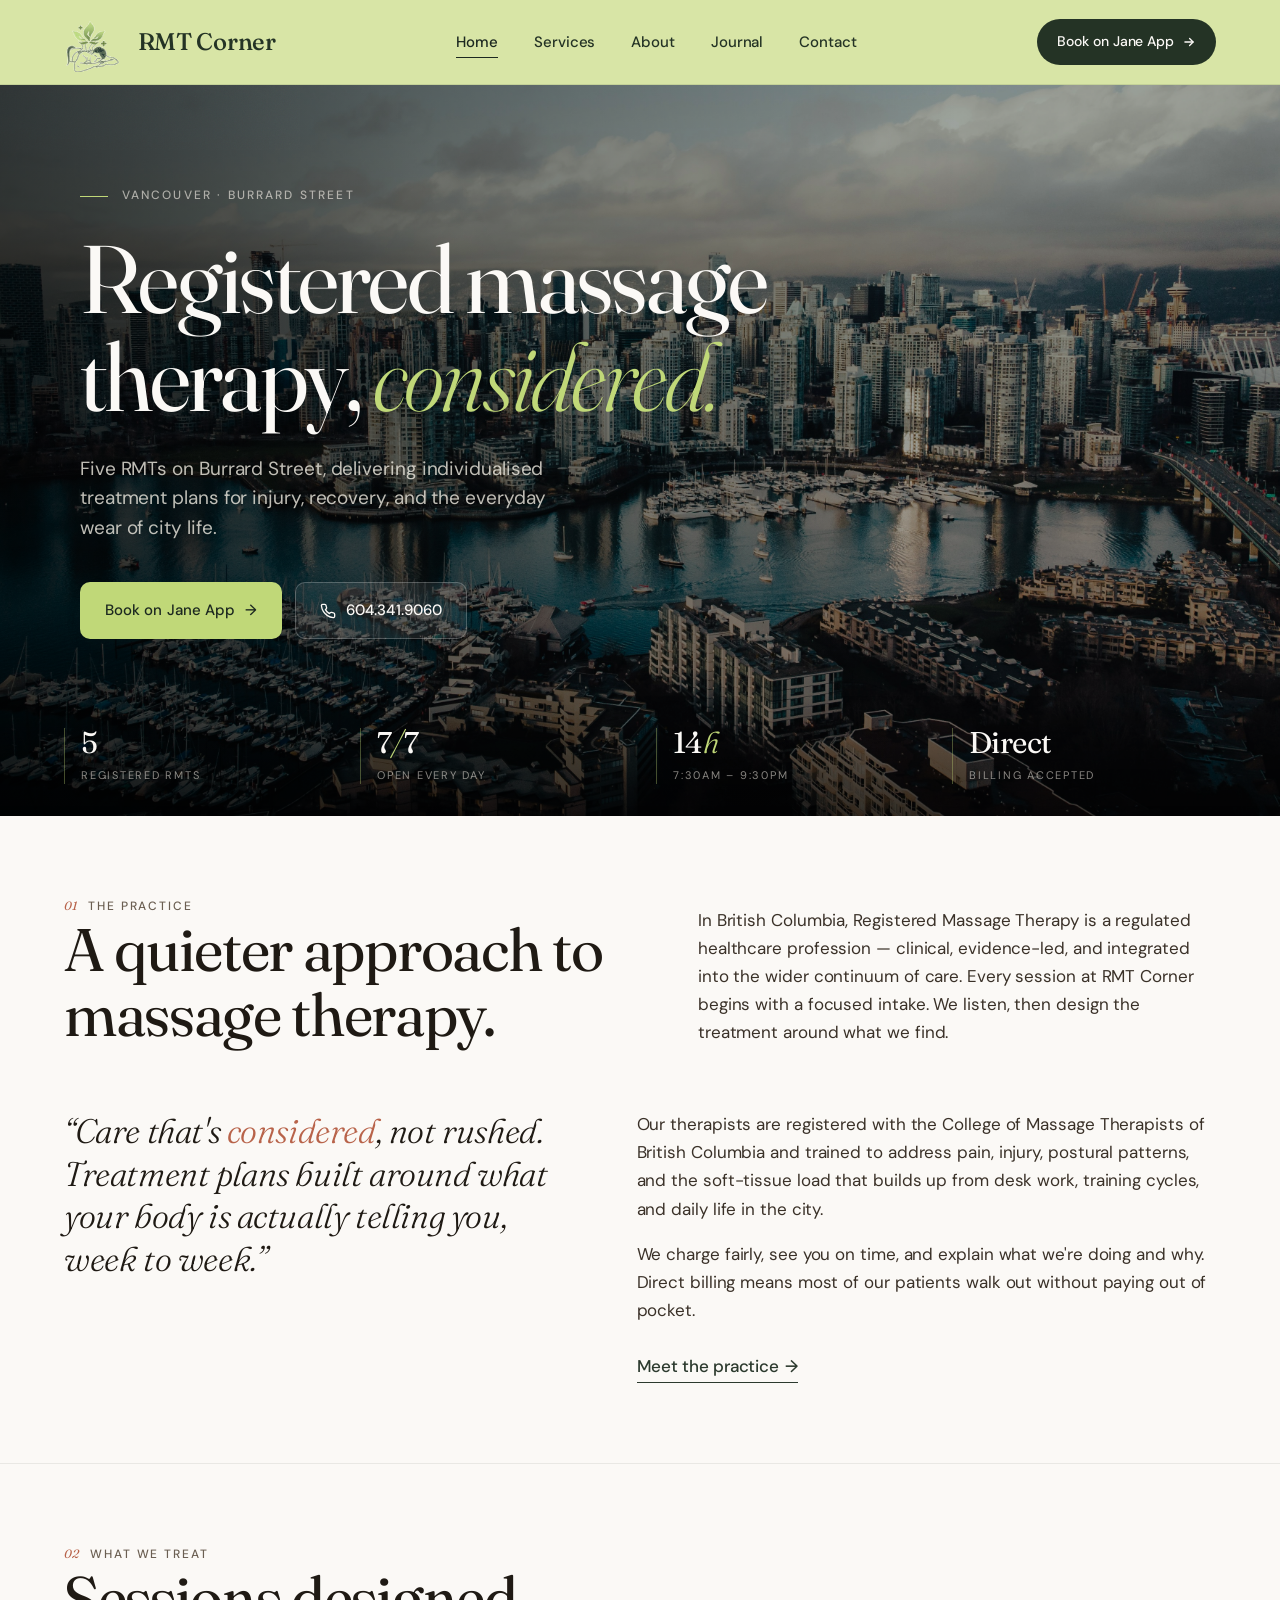
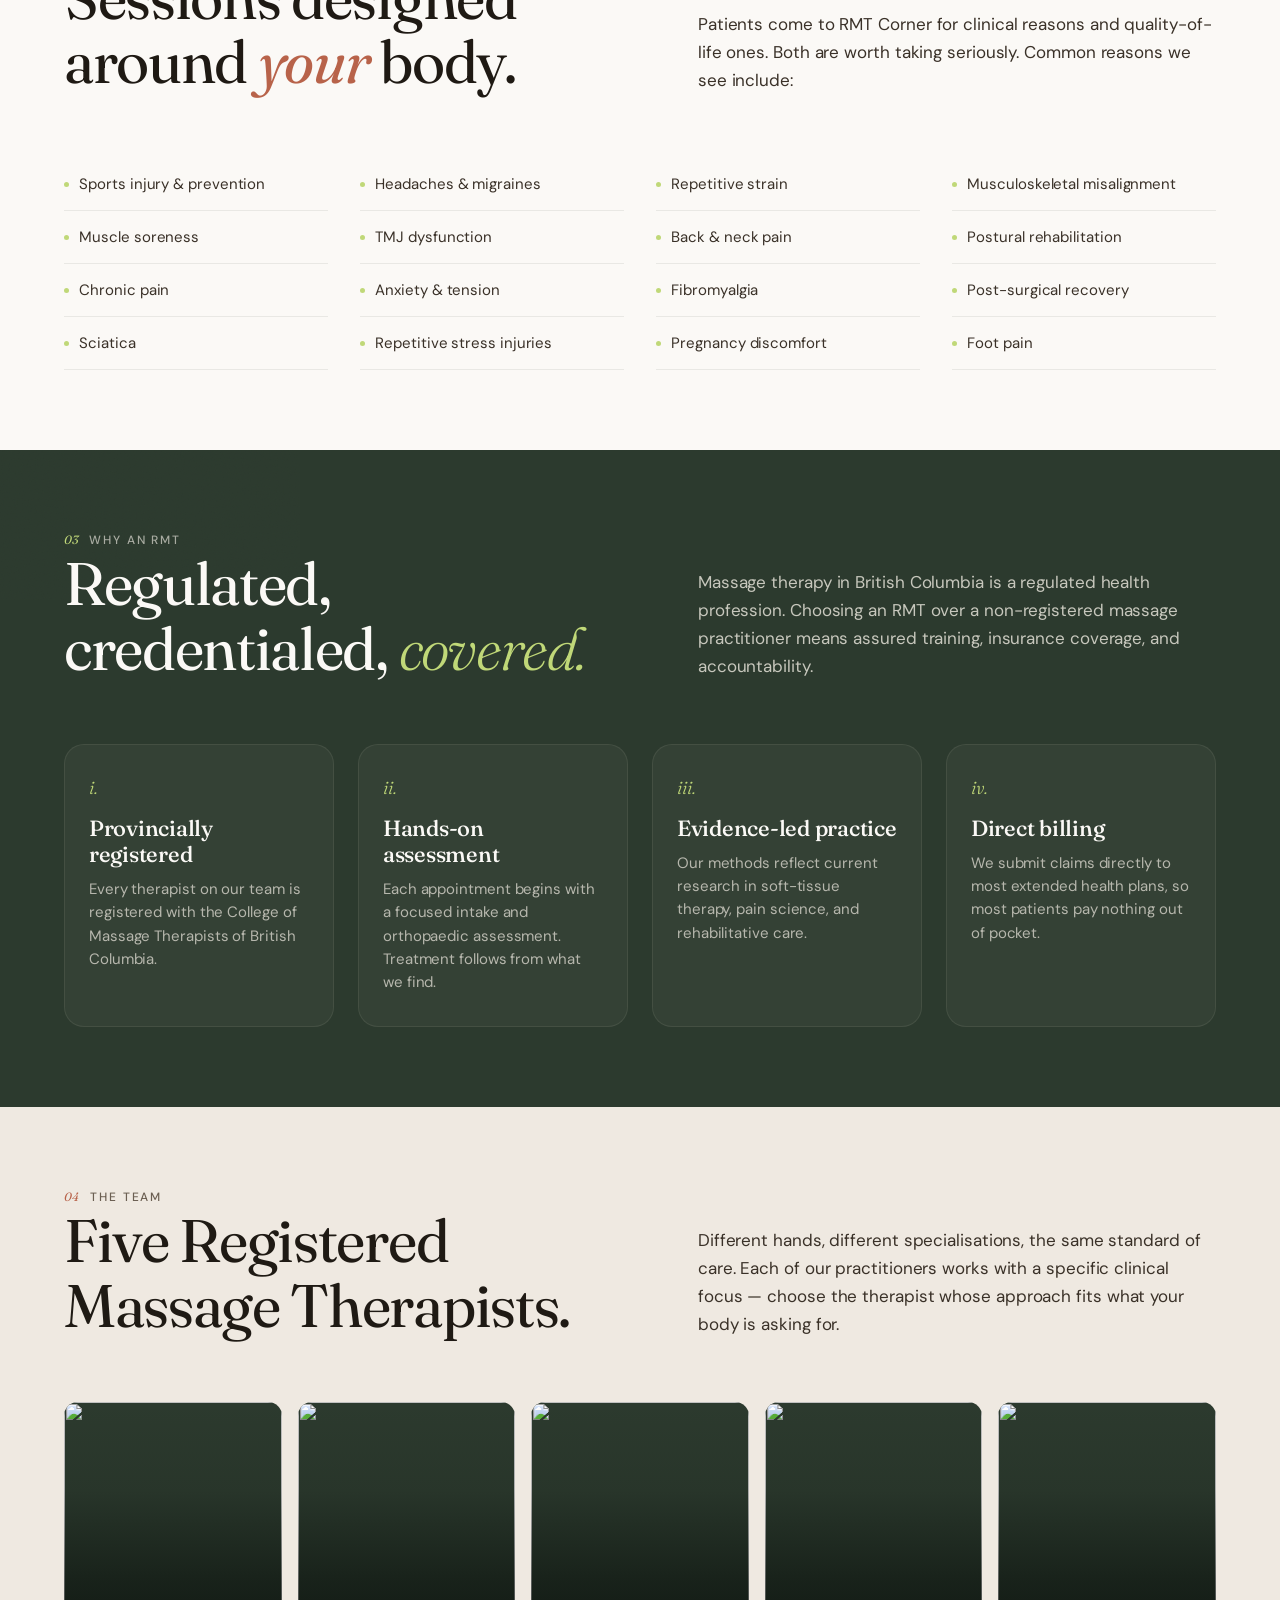
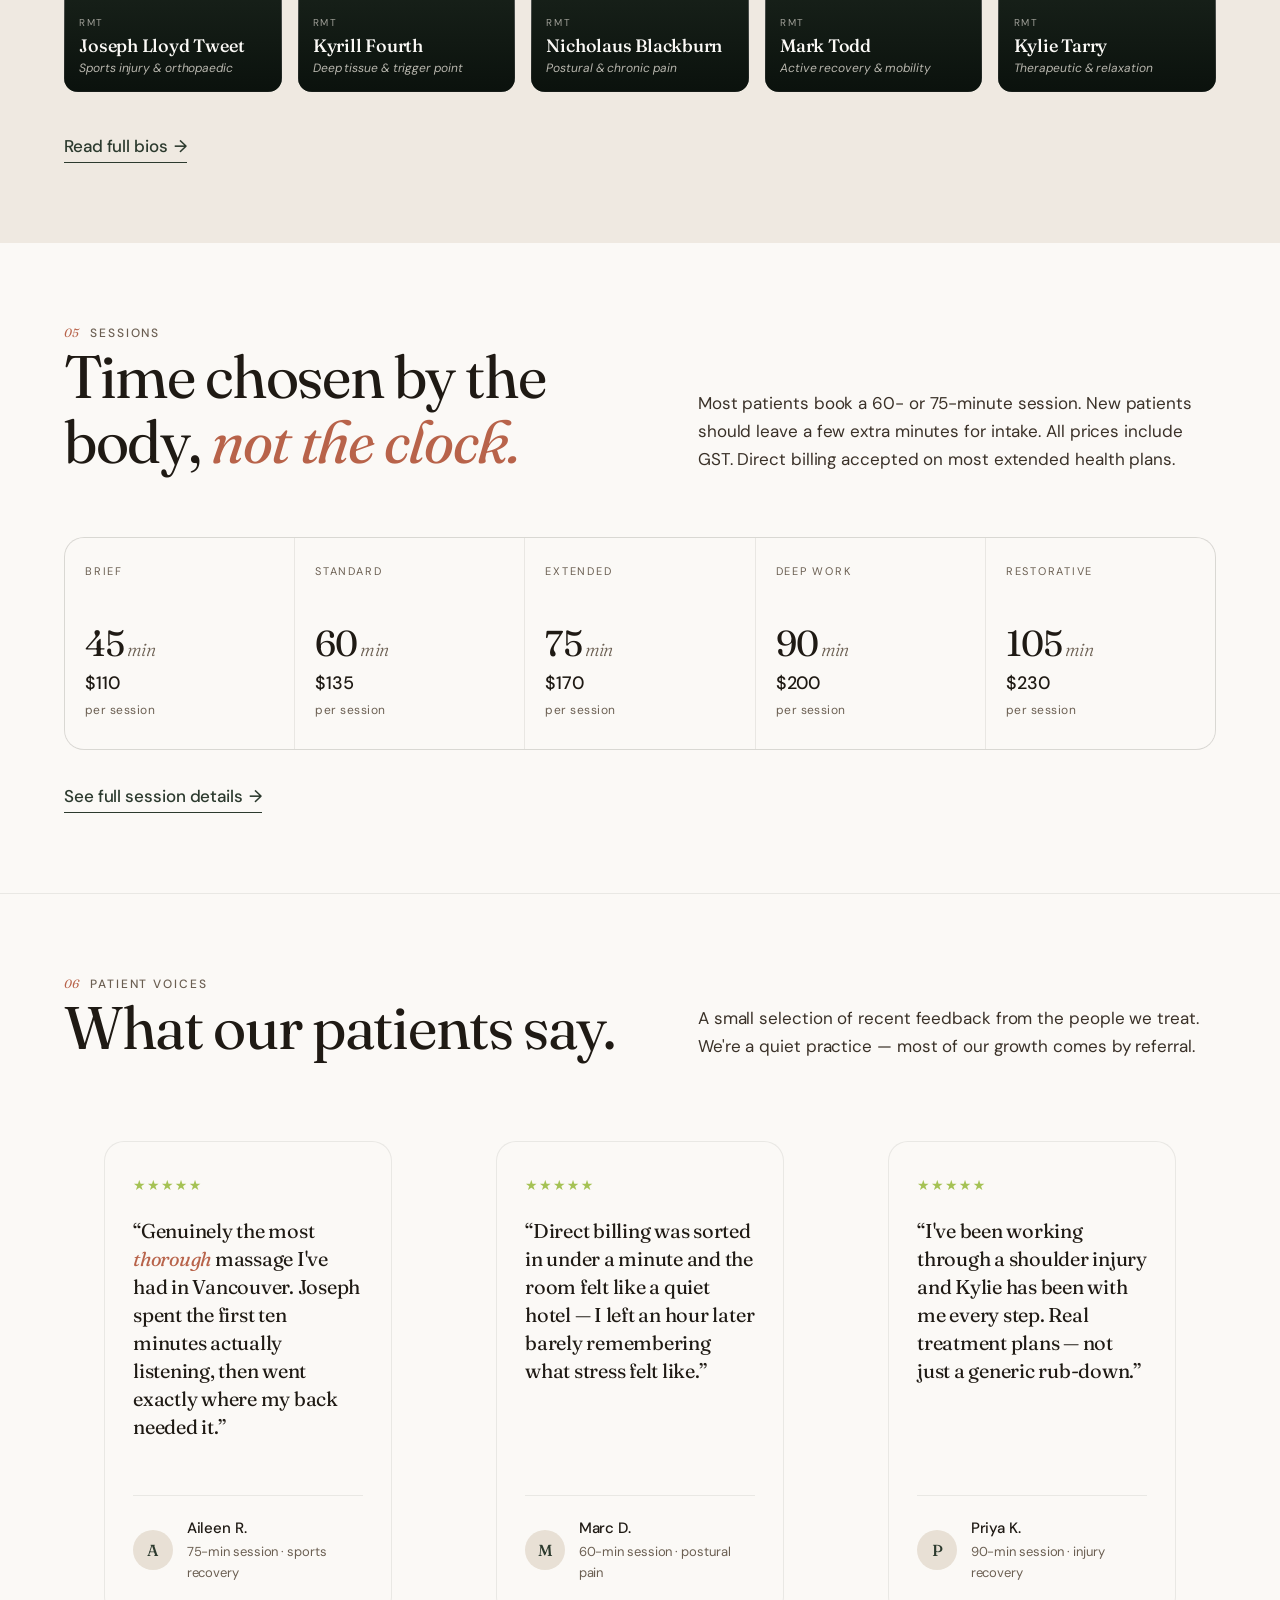
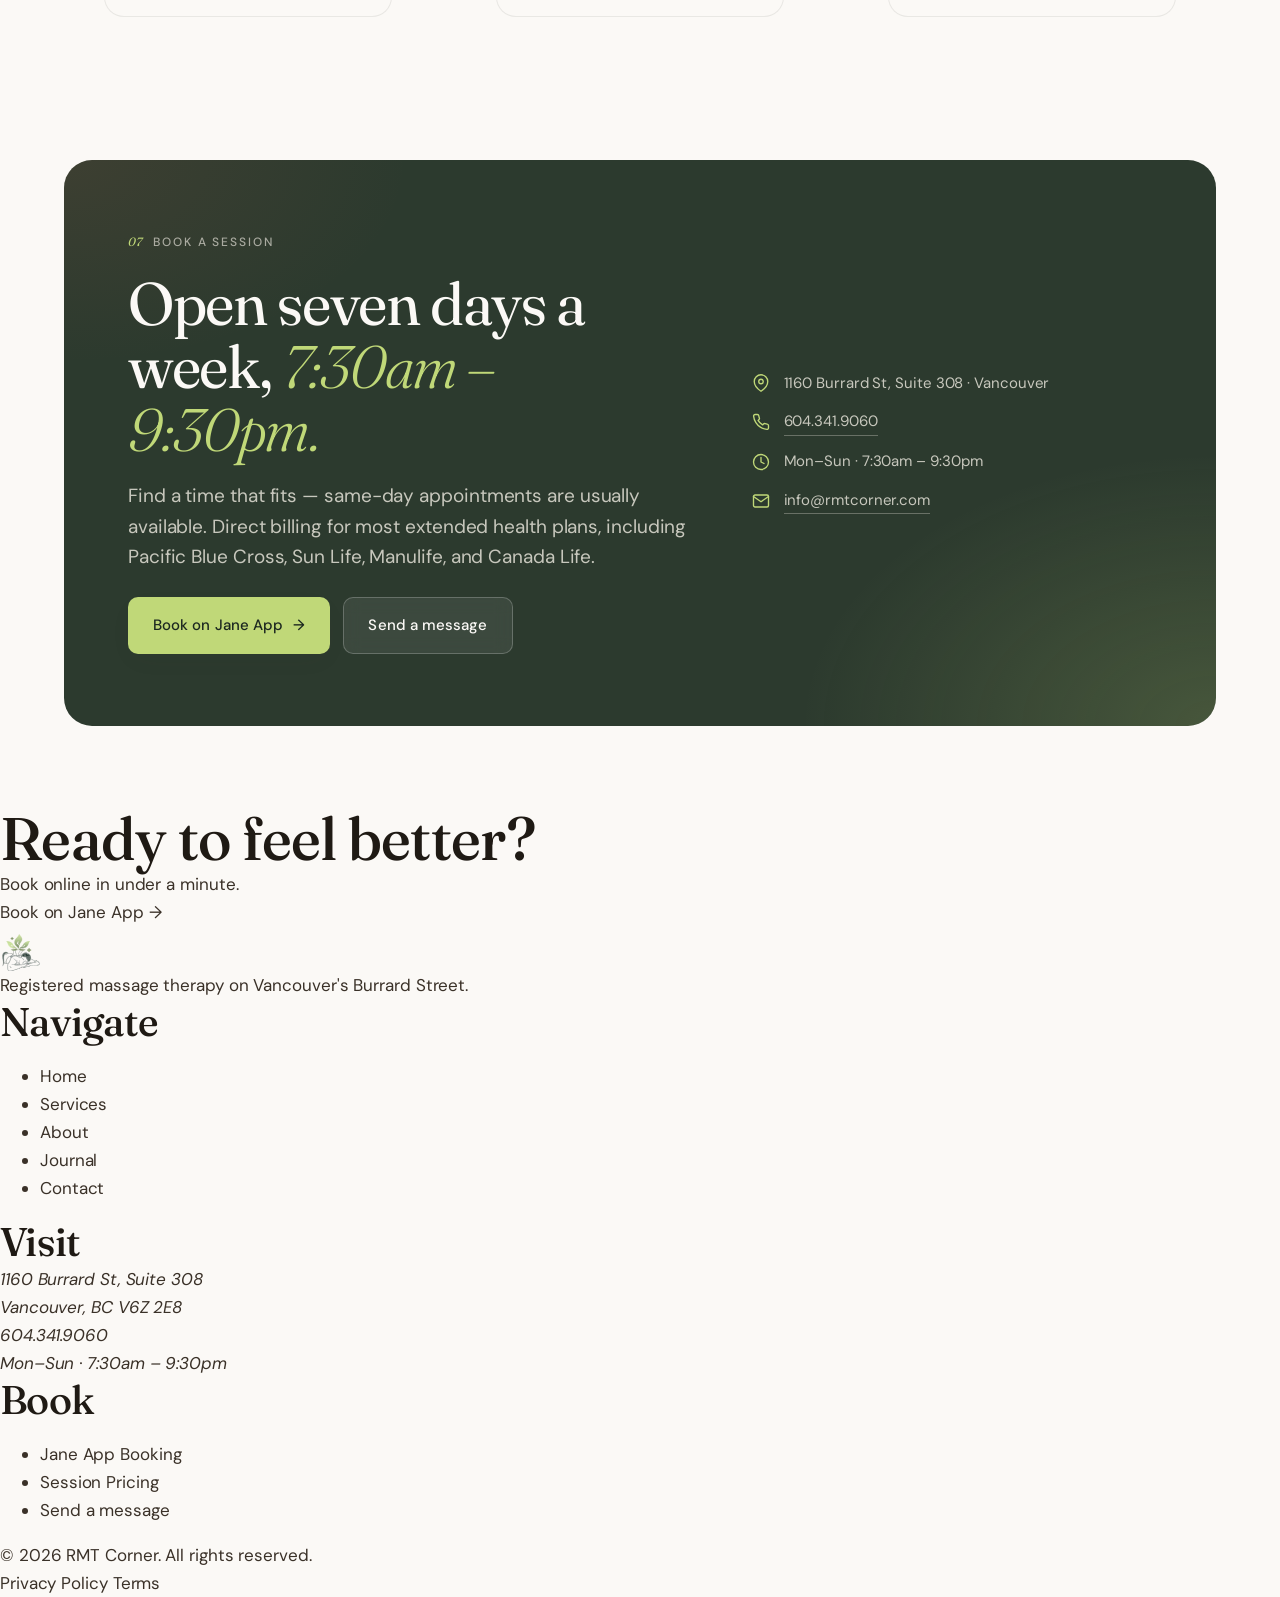
==== commit 7c480dd6: "home hero section updated" ====
--- a/index.html
+++ b/index.html
@@ -102,11 +102,11 @@
          HERO
          ============================================================ -->
     <section class="hero" aria-labelledby="hero-title">
-      <!-- Editorial hero photograph — Toa Heftiba on Unsplash -->
+      <!-- Hero photograph — Vancouver skyline over False Creek, anchoring the clinic's location -->
       <img class="hero-bg"
-           src="https://images.unsplash.com/photo-1519823551278-64ac92734fb1?w=1920&q=80&auto=format&fit=crop"
+           src="assets/vancouver.jpg"
            alt="" aria-hidden="true"
-           width="1920" height="1280"
+           width="4000" height="2250"
            fetchpriority="high">
       <div class="hero-wash" aria-hidden="true"></div>
       <svg class="hero-grain" aria-hidden="true" preserveAspectRatio="none">
--- a/styles.css
+++ b/styles.css
@@ -1376,6 +1376,206 @@
 }
 
 /* ============================================================
+   BLOG — media thumbs (photo + video)
+   ============================================================ */
+.thumb--media {
+  position: relative;
+  overflow: hidden;
+  background: var(--ink-700);
+}
+.thumb-photo,
+.thumb-video {
+  position: absolute; inset: 0;
+  width: 100%; height: 100%;
+  object-fit: cover; object-position: center;
+  display: block;
+  transform: scale(1.02);
+  transition: transform 600ms var(--ease-soft), filter 400ms var(--ease-soft);
+  filter: saturate(0.95);
+}
+.thumb-video { background: #1c1f1b; }
+.blog-card:hover .thumb-photo { transform: scale(1.06); }
+.blog-card:hover .thumb-video { transform: scale(1.04); }
+
+.thumb-scrim {
+  position: absolute; inset: 0;
+  background:
+    linear-gradient(to top, rgba(20,24,18,0.55) 0%, rgba(20,24,18,0.05) 50%, rgba(20,24,18,0.0) 100%),
+    radial-gradient(ellipse at 30% 30%, rgba(44,58,46,0.0) 50%, rgba(20,24,18,0.18) 100%);
+  pointer-events: none;
+}
+.thumb-no {
+  position: absolute;
+  left: 0.85rem; bottom: 0.7rem;
+  font-family: var(--font-display); font-style: italic;
+  font-size: 1.5rem; font-weight: 300;
+  color: rgba(255,255,255,0.78);
+  letter-spacing: -0.01em;
+  text-shadow: 0 1px 8px rgba(0,0,0,0.35);
+}
+
+/* Featured video — Ken Burns drift on the poster while video loads/falls back */
+.blog-featured.is-video .thumb {
+  aspect-ratio: 16 / 11;
+}
+@media (min-width: 768px) {
+  .blog-featured.is-video .thumb { aspect-ratio: 4 / 3; }
+}
+.blog-featured .thumb-video {
+  animation: kenburns 22s ease-in-out infinite alternate;
+}
+@keyframes kenburns {
+  0%   { transform: scale(1.02) translate3d(0, 0, 0); }
+  100% { transform: scale(1.10) translate3d(-1.5%, -1%, 0); }
+}
+
+/* Media badge (Story / Video pill, top-left) */
+.media-badge {
+  position: absolute;
+  top: 0.85rem; left: 0.85rem;
+  display: inline-flex; align-items: center; gap: 0.4rem;
+  padding: 0.32rem 0.65rem 0.32rem 0.55rem;
+  background: rgba(20, 24, 18, 0.55);
+  backdrop-filter: blur(6px);
+  -webkit-backdrop-filter: blur(6px);
+  border: 1px solid rgba(255,255,255,0.18);
+  border-radius: var(--r-pill);
+  color: var(--bone-50);
+  font-size: 0.7rem; font-weight: 500;
+  letter-spacing: 0.08em; text-transform: uppercase;
+}
+.media-badge .dot {
+  width: 6px; height: 6px; border-radius: 50%;
+  background: var(--leaf-500, #C0D878);
+  box-shadow: 0 0 0 0 rgba(192,216,120,0.7);
+  animation: live-pulse 2s ease-out infinite;
+}
+.media-badge--video .dot { background: #E8AE6A; box-shadow: 0 0 0 0 rgba(232,174,106,0.7); }
+@keyframes live-pulse {
+  0%   { box-shadow: 0 0 0 0 rgba(192,216,120,0.6); }
+  70%  { box-shadow: 0 0 0 6px rgba(192,216,120,0); }
+  100% { box-shadow: 0 0 0 0 rgba(192,216,120,0); }
+}
+
+/* Inline video card — play button overlay */
+.thumb--video .play-btn {
+  position: absolute;
+  top: 50%; left: 50%;
+  transform: translate(-50%, -50%);
+  width: 56px; height: 56px;
+  border-radius: 50%;
+  border: 1px solid rgba(255,255,255,0.7);
+  background: rgba(20,24,18,0.42);
+  backdrop-filter: blur(8px);
+  -webkit-backdrop-filter: blur(8px);
+  color: #fff;
+  display: grid; place-items: center;
+  cursor: pointer;
+  transition: transform 280ms var(--ease-soft), background 280ms var(--ease-soft), border-color 280ms var(--ease-soft);
+}
+.thumb--video .play-btn svg { width: 22px; height: 22px; transform: translateX(1px); }
+.blog-card--video:hover .play-btn {
+  transform: translate(-50%, -50%) scale(1.06);
+  background: rgba(192,216,120,0.92);
+  border-color: rgba(192,216,120,0.92);
+  color: var(--ink-700);
+}
+.thumb--video .play-btn:focus-visible {
+  outline: 2px solid var(--leaf-500, #C0D878);
+  outline-offset: 4px;
+}
+
+/* ============================================================
+   "From the clinic" photo strip
+   ============================================================ */
+.clinic-strip {
+  margin: 0 0 3rem;
+  padding: 1.5rem 0 0.25rem;
+}
+.clinic-strip-head {
+  display: flex; flex-direction: column; gap: 0.4rem;
+  margin-bottom: 1.25rem;
+}
+@media (min-width: 768px) {
+  .clinic-strip-head {
+    flex-direction: row; align-items: baseline; justify-content: space-between;
+    gap: 2rem;
+  }
+}
+.clinic-strip-deck {
+  font-family: var(--font-display); font-style: italic; font-weight: 300;
+  font-size: 1.05rem; line-height: 1.35;
+  color: var(--text-secondary);
+  margin: 0; max-width: 38ch;
+}
+.clinic-strip-rail {
+  display: grid;
+  grid-auto-flow: column;
+  grid-auto-columns: 60%;
+  gap: 0.85rem;
+  overflow-x: auto;
+  scroll-snap-type: x mandatory;
+  -webkit-overflow-scrolling: touch;
+  padding-bottom: 0.5rem;
+  scrollbar-width: thin;
+  scrollbar-color: rgba(0,0,0,0.18) transparent;
+}
+@media (min-width: 640px) { .clinic-strip-rail { grid-auto-columns: 38%; gap: 1rem; } }
+@media (min-width: 1024px) {
+  .clinic-strip-rail {
+    grid-auto-flow: initial;
+    grid-template-columns: repeat(5, 1fr);
+    overflow-x: visible;
+    gap: 1rem;
+  }
+}
+.clinic-strip-rail::-webkit-scrollbar { height: 6px; }
+.clinic-strip-rail::-webkit-scrollbar-thumb { background: rgba(0,0,0,0.16); border-radius: 6px; }
+
+.clinic-strip-item {
+  position: relative;
+  margin: 0;
+  scroll-snap-align: start;
+  border-radius: var(--r-md);
+  overflow: hidden;
+  background: var(--bone-200);
+  isolation: isolate;
+}
+.clinic-strip-item img {
+  display: block;
+  width: 100%;
+  aspect-ratio: 3 / 4;
+  object-fit: cover; object-position: center;
+  transform: scale(1.02);
+  transition: transform 500ms var(--ease-soft);
+}
+.clinic-strip-item:hover img { transform: scale(1.06); }
+.clinic-strip-item figcaption {
+  position: absolute;
+  left: 0.65rem; bottom: 0.55rem;
+  padding: 0.28rem 0.55rem;
+  background: rgba(20,24,18,0.5);
+  backdrop-filter: blur(6px);
+  -webkit-backdrop-filter: blur(6px);
+  border-radius: var(--r-pill);
+  font-size: 0.68rem; letter-spacing: 0.06em;
+  text-transform: uppercase;
+  color: var(--bone-50);
+  font-weight: 500;
+}
+
+/* Reduced-motion: stop autoplay/animation pulses */
+@media (prefers-reduced-motion: reduce) {
+  .thumb-photo,
+  .thumb-video,
+  .clinic-strip-item img { transition: none; transform: none; }
+  .blog-featured .thumb-video { animation: none; }
+  .media-badge .dot { animation: none; }
+  /* Pause autoplay videos as a courtesy — browsers do not honor this automatically. */
+  .thumb-video { animation-play-state: paused; }
+}
+
+/* ============================================================
    CONTACT — info card + map
    ============================================================ */
 .contact-grid {
@@ -1483,3 +1683,258 @@
     to { opacity: 1; transform: translateY(0); }
   }
 }
+
+/* ============================================================
+   ARTICLE PAGE — long-form journal posts
+   ============================================================ */
+
+/* Article hero — sand surface, no background image; the photo sits below in the prose. */
+.article-hero {
+  background: var(--bg-sand);
+  border-bottom: 1px solid var(--border-hairline);
+  padding: 5rem 1.5rem 3rem;
+}
+@media (min-width: 768px)  { .article-hero { padding: 7rem 2.5rem 3.5rem; } }
+@media (min-width: 1280px) { .article-hero { padding: 8rem 4rem 4rem; } }
+
+.article-hero-inner {
+  max-width: 56rem;
+  margin-inline: auto;
+}
+
+.article-eyebrow {
+  display: inline-flex; align-items: center; gap: 0.85rem;
+  font-size: var(--fs-eyebrow); font-weight: 500;
+  letter-spacing: 0.18em; text-transform: uppercase;
+  color: var(--text-secondary);
+  margin: 0 0 1.5rem;
+}
+.article-eyebrow .pip { width: 28px; height: 1px; background: var(--leaf-600); }
+.article-eyebrow .cat { color: var(--forest-700); }
+
+.article-title {
+  font-family: var(--font-display); font-weight: 400;
+  font-size: clamp(2rem, 1.4rem + 3vw, 3.75rem);
+  line-height: 1.06; letter-spacing: -0.025em;
+  color: var(--text-primary);
+  margin: 0 0 1.25rem;
+  max-width: 22ch;
+}
+.article-title em { font-style: italic; font-weight: 300; color: var(--clay-500); }
+
+.article-deck {
+  font-family: var(--font-display); font-weight: 300;
+  font-size: clamp(1.125rem, 1rem + 0.6vw, 1.375rem);
+  line-height: 1.45;
+  color: var(--text-body);
+  max-width: 56ch;
+  margin: 0 0 2.25rem;
+}
+
+.article-meta {
+  display: flex; flex-wrap: wrap; align-items: center;
+  gap: 0.85rem 1.5rem;
+  font-size: 0.8125rem; letter-spacing: 0.06em; text-transform: uppercase;
+  color: var(--text-secondary);
+  border-top: 1px solid var(--border-hairline);
+  padding-top: 1.25rem;
+}
+.article-meta .author { color: var(--text-primary); font-weight: 500; letter-spacing: 0.04em; }
+.article-meta .dot { width: 4px; height: 4px; border-radius: 50%; background: var(--ink-300); }
+
+/* Cover photo between hero and prose */
+.article-cover {
+  max-width: 72rem;
+  margin: 0 auto;
+  padding: 0 1.5rem;
+}
+@media (min-width: 768px)  { .article-cover { padding: 0 2.5rem; } }
+@media (min-width: 1280px) { .article-cover { padding: 0 4rem; } }
+.article-cover-frame {
+  position: relative;
+  border-radius: var(--r-lg);
+  overflow: hidden;
+  aspect-ratio: 16 / 9;
+  background: var(--bone-200);
+  margin-top: -2rem;
+  box-shadow: var(--shadow-card);
+}
+.article-cover-frame img {
+  position: absolute; inset: 0;
+  width: 100%; height: 100%;
+  object-fit: cover; object-position: center;
+}
+.article-cover-caption {
+  margin: 0.85rem 0 0;
+  font-size: 0.8125rem;
+  color: var(--text-secondary);
+  font-style: italic;
+  text-align: center;
+}
+
+/* Prose container — the long-form body. */
+.prose {
+  max-width: 40rem;
+  margin: 3rem auto 0;
+  padding: 0 1.5rem;
+  font-family: var(--font-body);
+  font-size: var(--fs-body-lg);
+  line-height: 1.72;
+  color: var(--text-body);
+}
+@media (min-width: 768px) { .prose { margin-top: 4rem; padding: 0 2rem; } }
+
+.prose > p,
+.prose > ul,
+.prose > ol,
+.prose > h2,
+.prose > h3,
+.prose > blockquote,
+.prose > figure,
+.prose > .pull,
+.prose > hr {
+  margin: 0 0 1.5rem;
+}
+.prose > h2 + p,
+.prose > h3 + p { margin-top: 0; }
+
+.prose p:first-of-type::first-letter {
+  font-family: var(--font-display);
+  font-weight: 400;
+  font-size: 4.25rem;
+  line-height: 0.85;
+  float: left;
+  padding: 0.35rem 0.65rem 0 0;
+  color: var(--forest-700);
+}
+
+.prose h2 {
+  font-family: var(--font-display); font-weight: 500;
+  font-size: clamp(1.5rem, 1.25rem + 1vw, 2rem);
+  line-height: 1.18; letter-spacing: -0.018em;
+  color: var(--text-primary);
+  margin-top: 2.75rem;
+}
+.prose h2 em { font-style: italic; font-weight: 300; color: var(--clay-500); }
+
+.prose h3 {
+  font-family: var(--font-display); font-weight: 500;
+  font-size: clamp(1.25rem, 1.1rem + 0.5vw, 1.5rem);
+  line-height: 1.22; letter-spacing: -0.012em;
+  color: var(--text-primary);
+  margin-top: 2rem;
+}
+
+.prose strong { color: var(--text-primary); font-weight: 600; }
+.prose em { font-style: italic; }
+
+.prose a {
+  color: var(--forest-700);
+  text-decoration: none;
+  border-bottom: 1px solid rgba(44, 58, 46, 0.35);
+  transition: border-color var(--dur-fast) var(--ease-soft), color var(--dur-fast) var(--ease-soft);
+}
+.prose a:hover { color: var(--forest-600); border-bottom-color: currentColor; }
+.prose a:focus-visible {
+  outline: 2px solid var(--leaf-600); outline-offset: 3px;
+  border-radius: 2px;
+}
+
+.prose ul, .prose ol {
+  padding-left: 1.5rem;
+}
+.prose li { margin-bottom: 0.5rem; }
+.prose li::marker { color: var(--leaf-600); }
+
+.prose blockquote,
+.prose .pull {
+  font-family: var(--font-display);
+  font-weight: 300;
+  font-style: italic;
+  font-size: clamp(1.375rem, 1.2rem + 0.8vw, 1.75rem);
+  line-height: 1.32;
+  color: var(--text-primary);
+  border-left: 2px solid var(--leaf-600);
+  padding: 0.25rem 0 0.25rem 1.5rem;
+  margin: 2.5rem 0 2.5rem -0.5rem;
+  max-width: 36rem;
+}
+.prose blockquote p { margin: 0; }
+.prose blockquote cite {
+  display: block;
+  margin-top: 0.85rem;
+  font-family: var(--font-body); font-style: normal;
+  font-size: 0.8125rem; letter-spacing: 0.06em; text-transform: uppercase;
+  color: var(--text-secondary);
+}
+
+.prose hr {
+  border: 0;
+  border-top: 1px solid var(--border-soft);
+  width: 4rem;
+  margin: 2.5rem 0;
+}
+
+/* Callout panel — practical box inside prose */
+.prose .callout {
+  background: var(--bg-sand);
+  border-radius: var(--r-md);
+  padding: 1.25rem 1.5rem;
+  margin: 2rem 0;
+  font-size: var(--fs-body);
+  line-height: 1.65;
+}
+.prose .callout p { margin: 0 0 0.75rem; }
+.prose .callout p:last-child { margin: 0; }
+.prose .callout .callout-label {
+  display: block;
+  font-family: var(--font-body);
+  font-size: 0.7rem; font-weight: 600;
+  letter-spacing: 0.16em; text-transform: uppercase;
+  color: var(--forest-700);
+  margin-bottom: 0.5rem;
+}
+
+/* Author footer — appears at end of article */
+.article-end {
+  max-width: 40rem;
+  margin: 3rem auto 0;
+  padding: 2rem 1.5rem 0;
+  border-top: 1px solid var(--border-hairline);
+}
+.article-end .signoff {
+  font-family: var(--font-display); font-style: italic;
+  font-size: 1.125rem; color: var(--text-body);
+  margin: 0 0 0.85rem;
+}
+.article-end .author-block {
+  display: flex; align-items: center; gap: 1rem;
+  font-size: 0.875rem; color: var(--text-secondary);
+}
+.article-end .author-block strong { color: var(--text-primary); font-weight: 600; }
+
+/* Related strip at end of article */
+.related-strip {
+  margin-top: 4rem;
+  padding: 3rem 1.5rem 0;
+  border-top: 1px solid var(--border-hairline);
+}
+@media (min-width: 768px) { .related-strip { padding: 4rem 2.5rem 0; } }
+.related-strip-inner {
+  max-width: var(--container);
+  margin-inline: auto;
+}
+.related-strip h2 {
+  font-family: var(--font-display); font-weight: 500;
+  font-size: clamp(1.5rem, 1.25rem + 1vw, 2rem);
+  line-height: 1.18; letter-spacing: -0.018em;
+  color: var(--text-primary);
+  margin: 0 0 1.5rem;
+}
+.related-grid {
+  display: grid; gap: 1.25rem;
+  grid-template-columns: 1fr;
+}
+@media (min-width: 640px)  { .related-grid { grid-template-columns: repeat(2, 1fr); gap: 1.5rem; } }
+@media (min-width: 1024px) { .related-grid { grid-template-columns: repeat(3, 1fr); gap: 2rem; } }
+
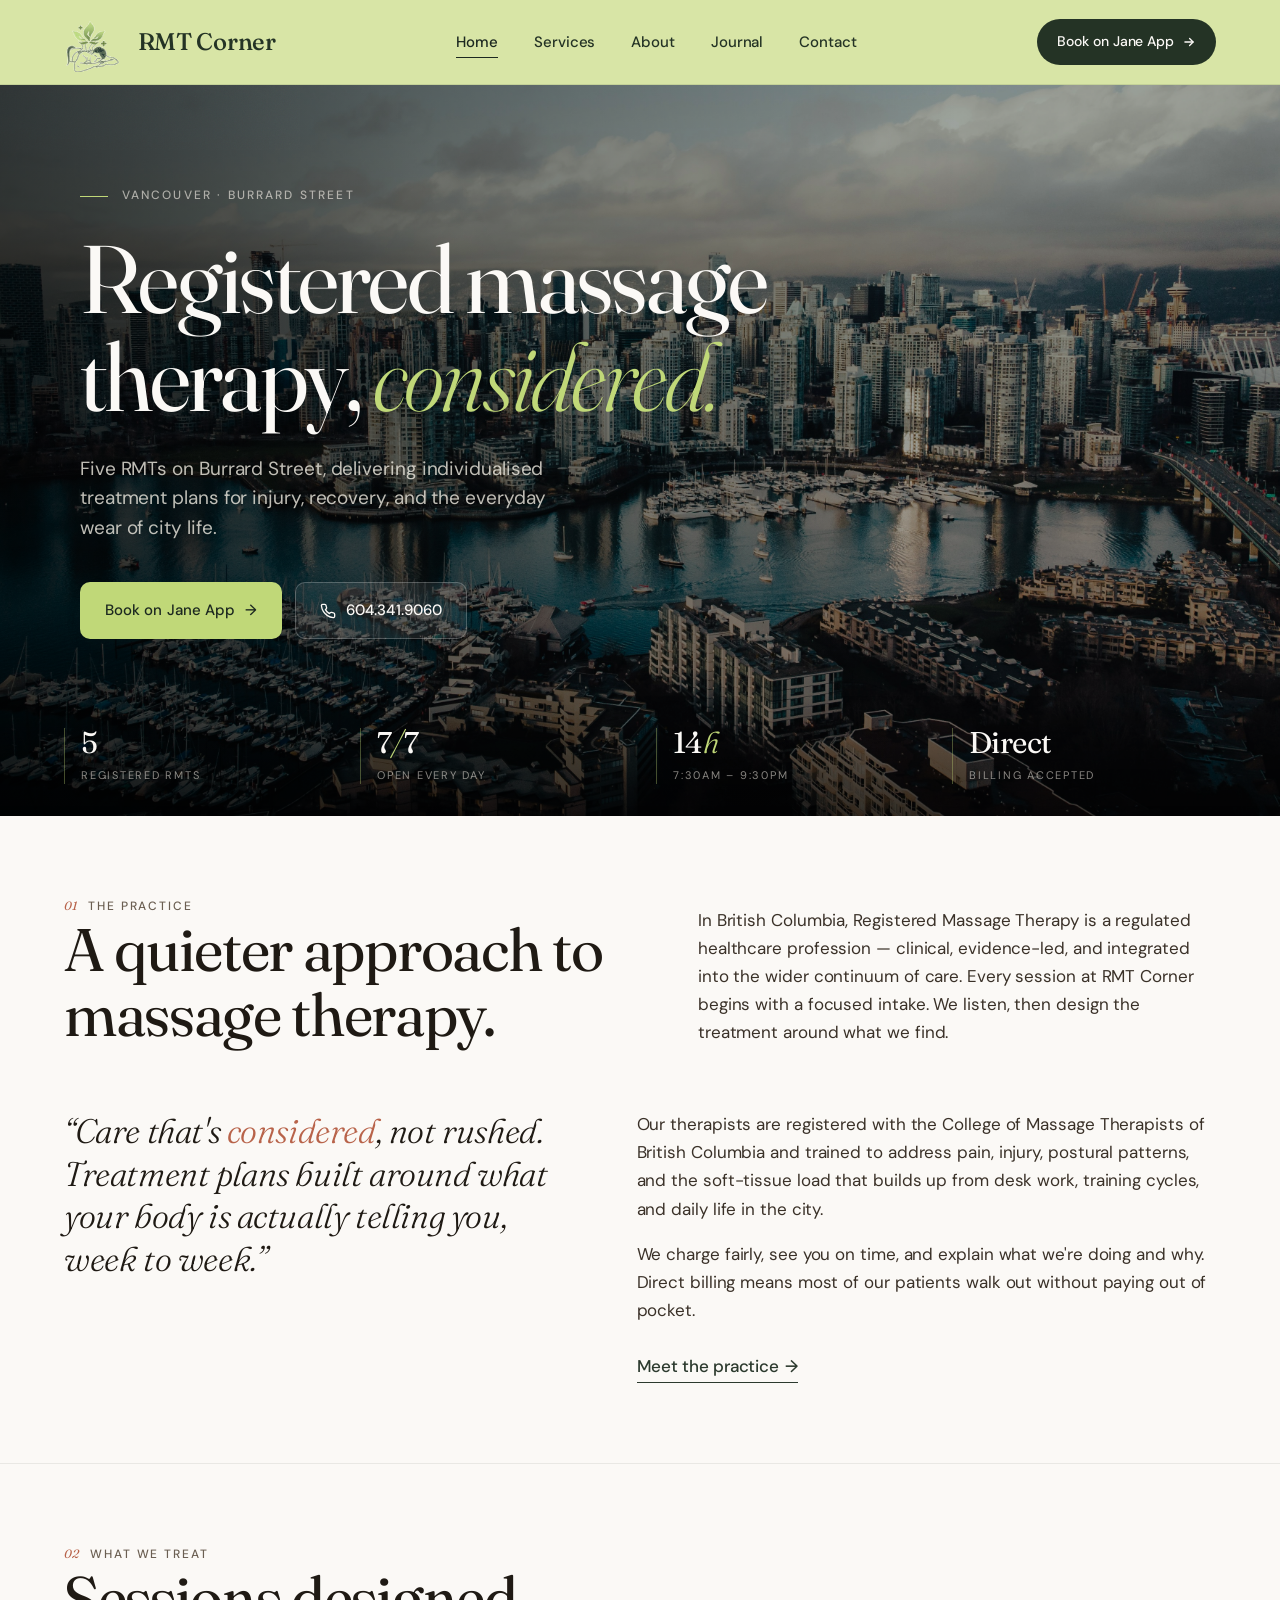
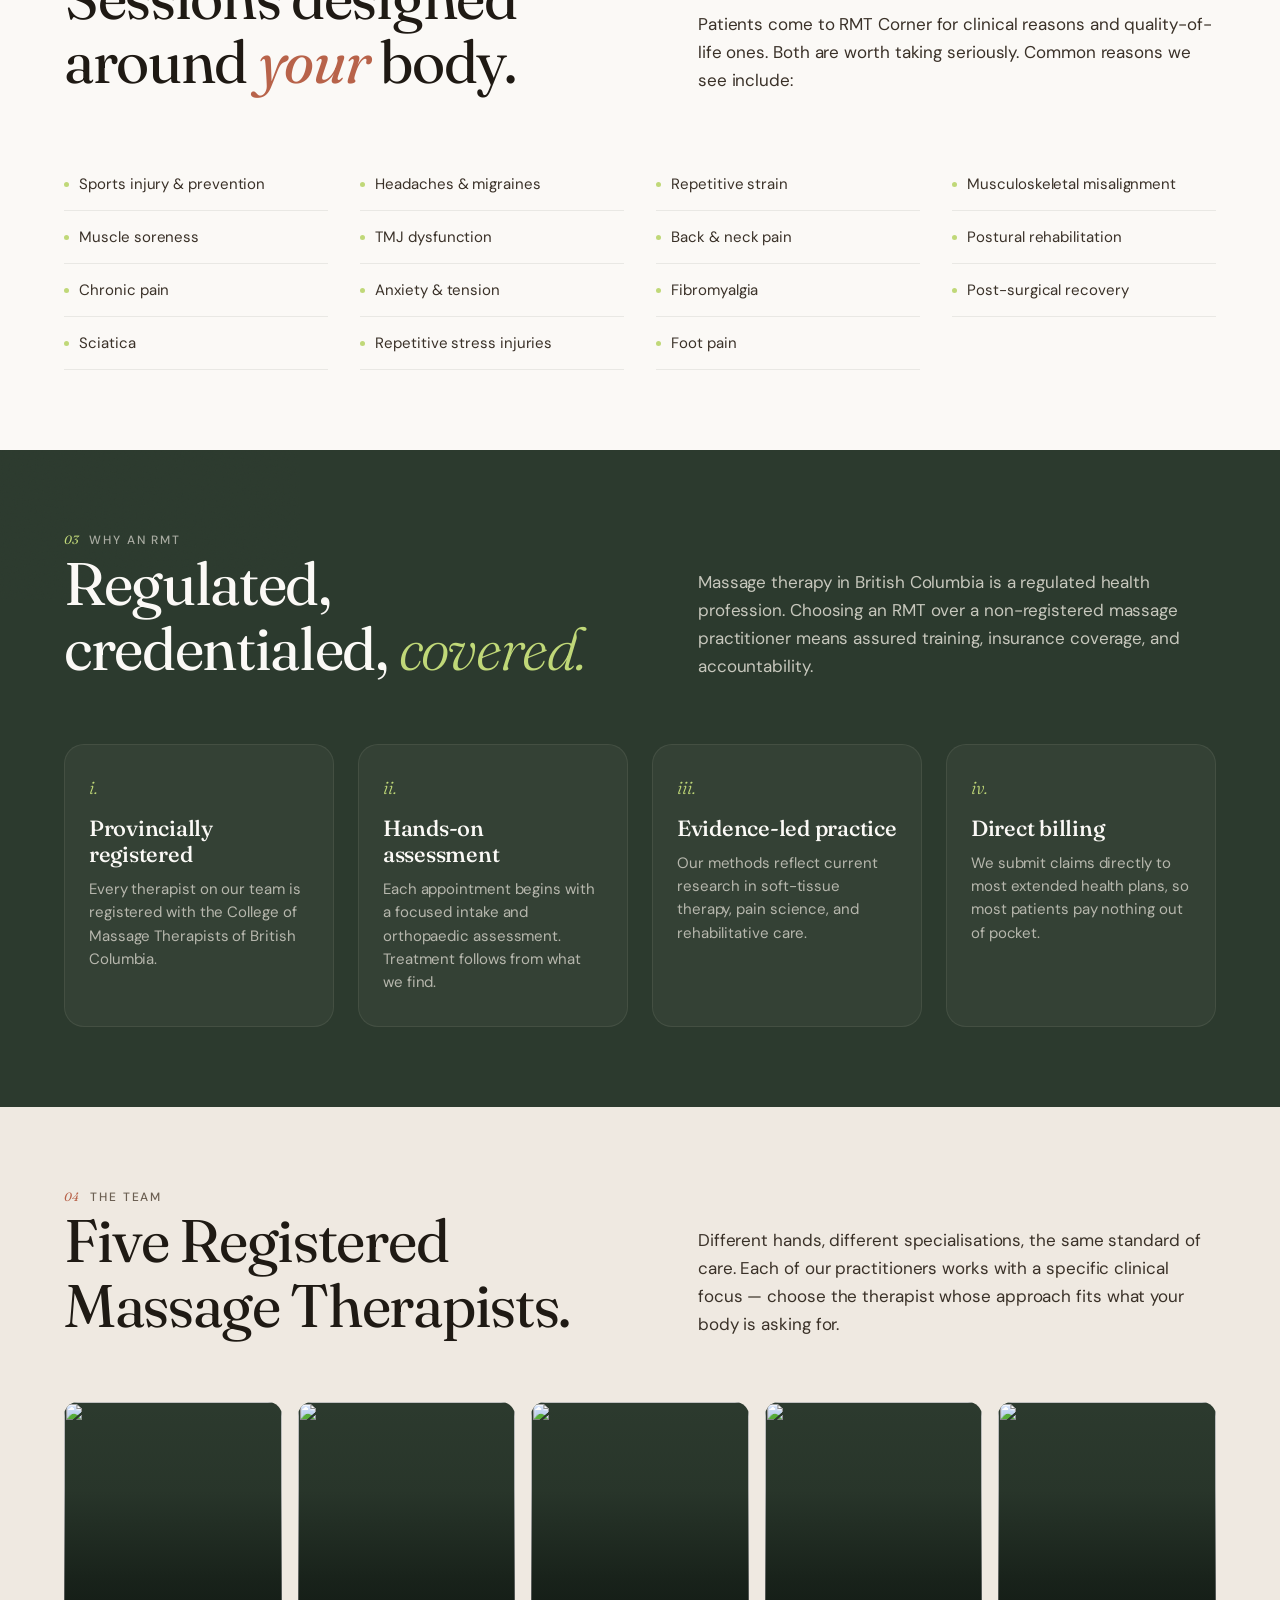
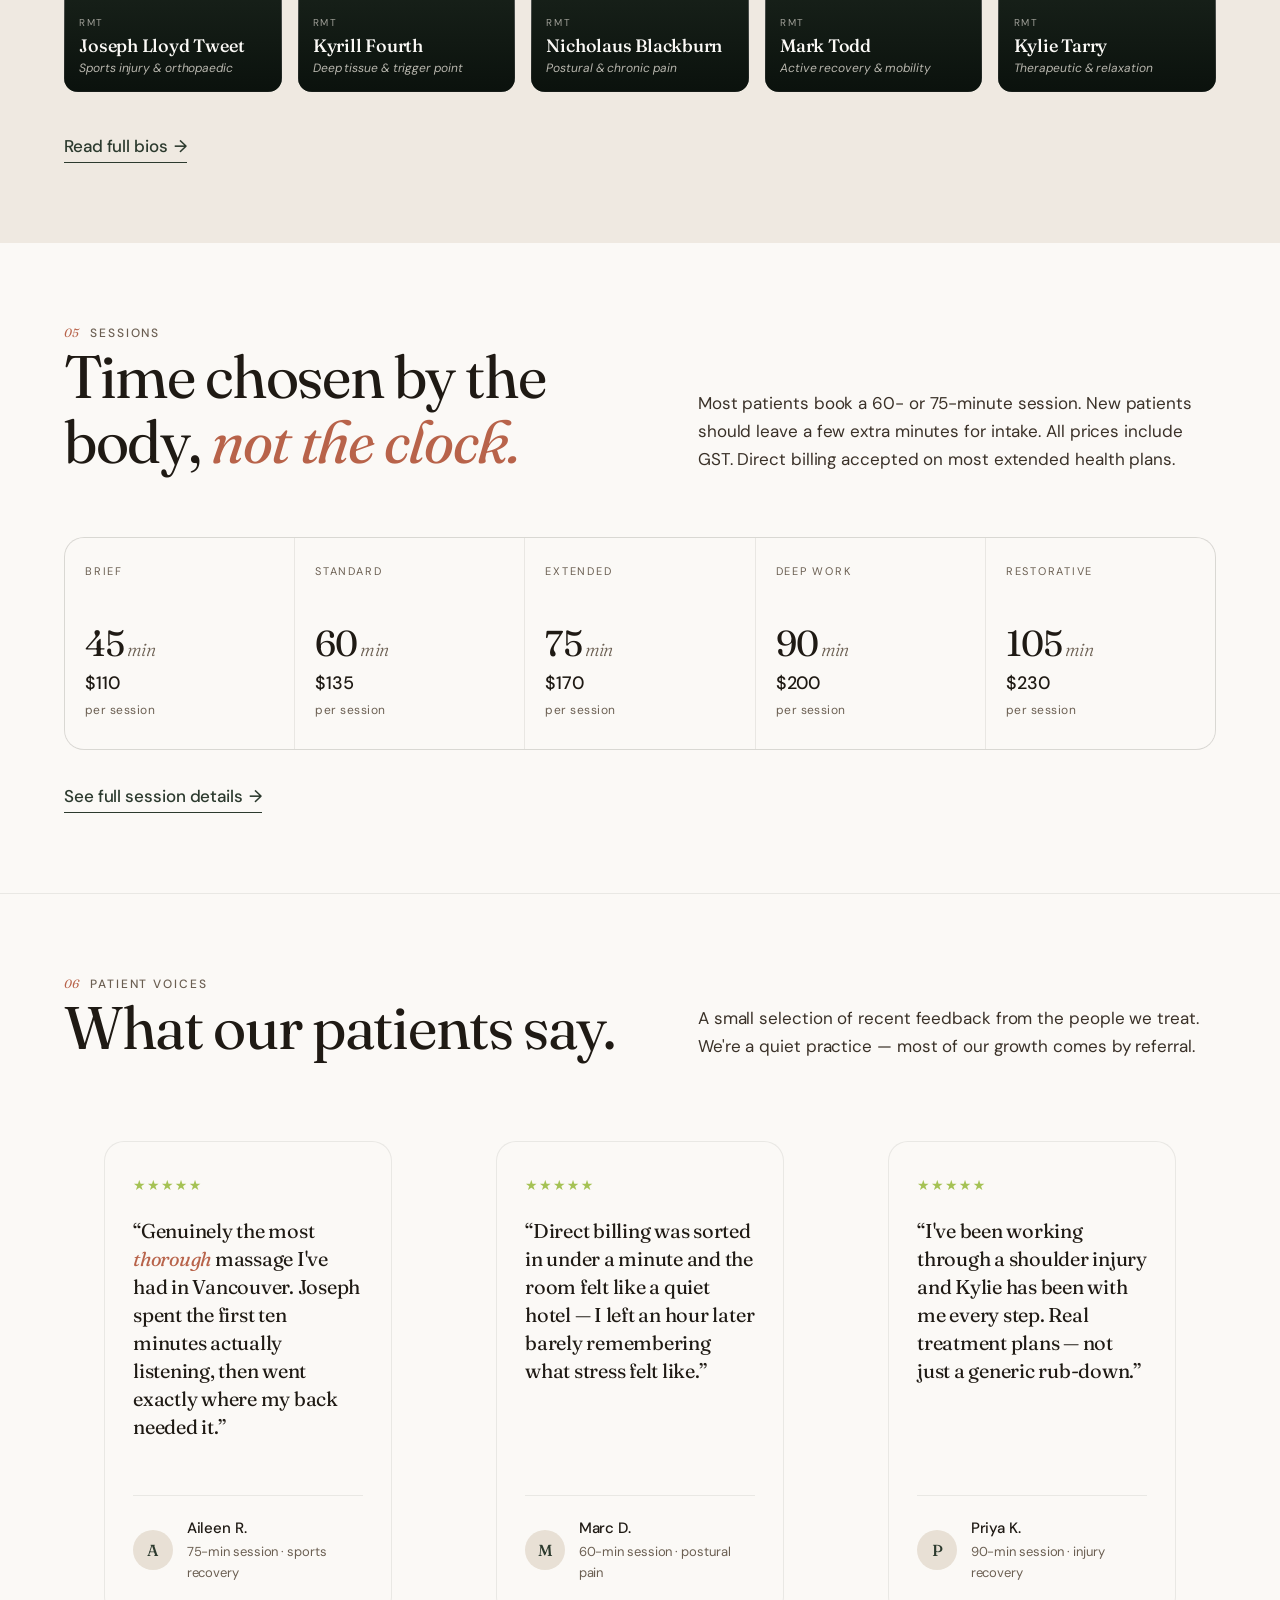
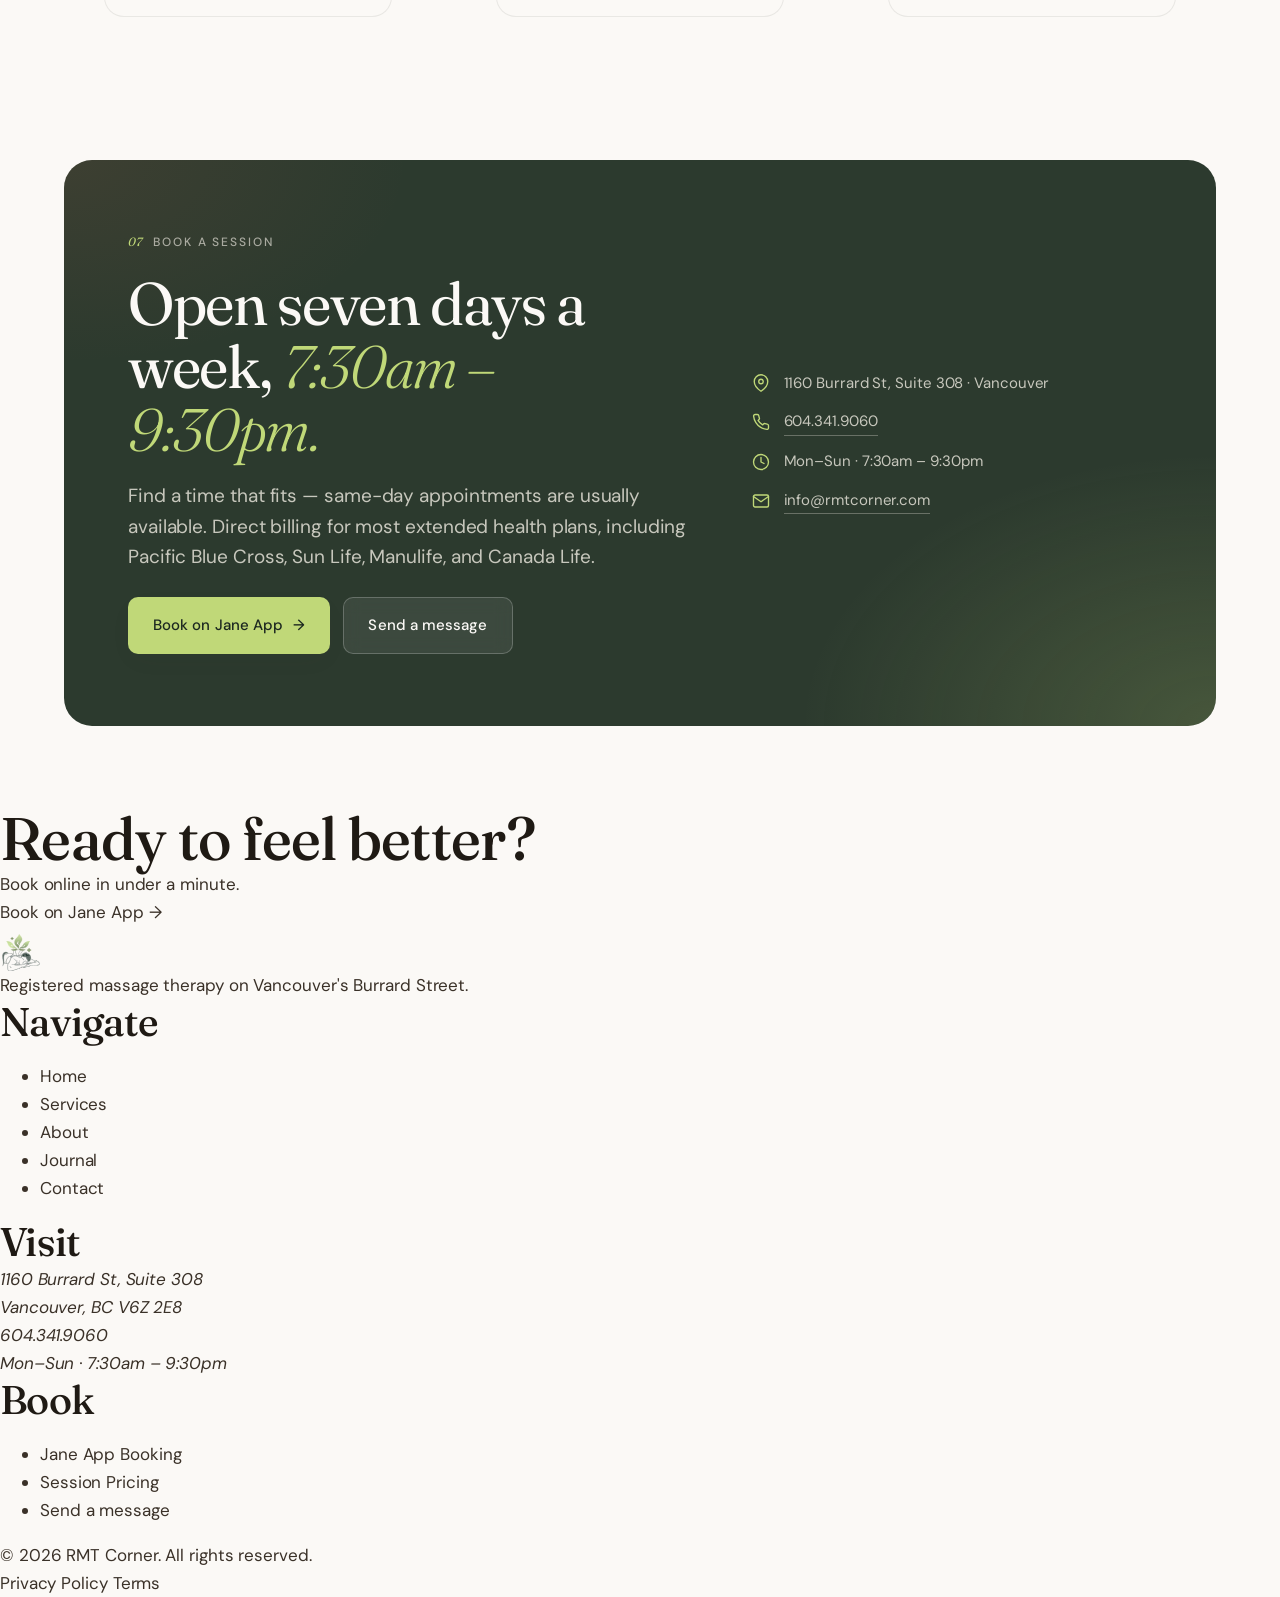
==== commit e75da3d8: "services updated" ====
--- a/index.html
+++ b/index.html
@@ -231,7 +231,6 @@
           <li>Post-surgical recovery</li>
           <li>Sciatica</li>
           <li>Repetitive stress injuries</li>
-          <li>Pregnancy discomfort</li>
           <li>Foot pain</li>
         </ul>
       </div>
